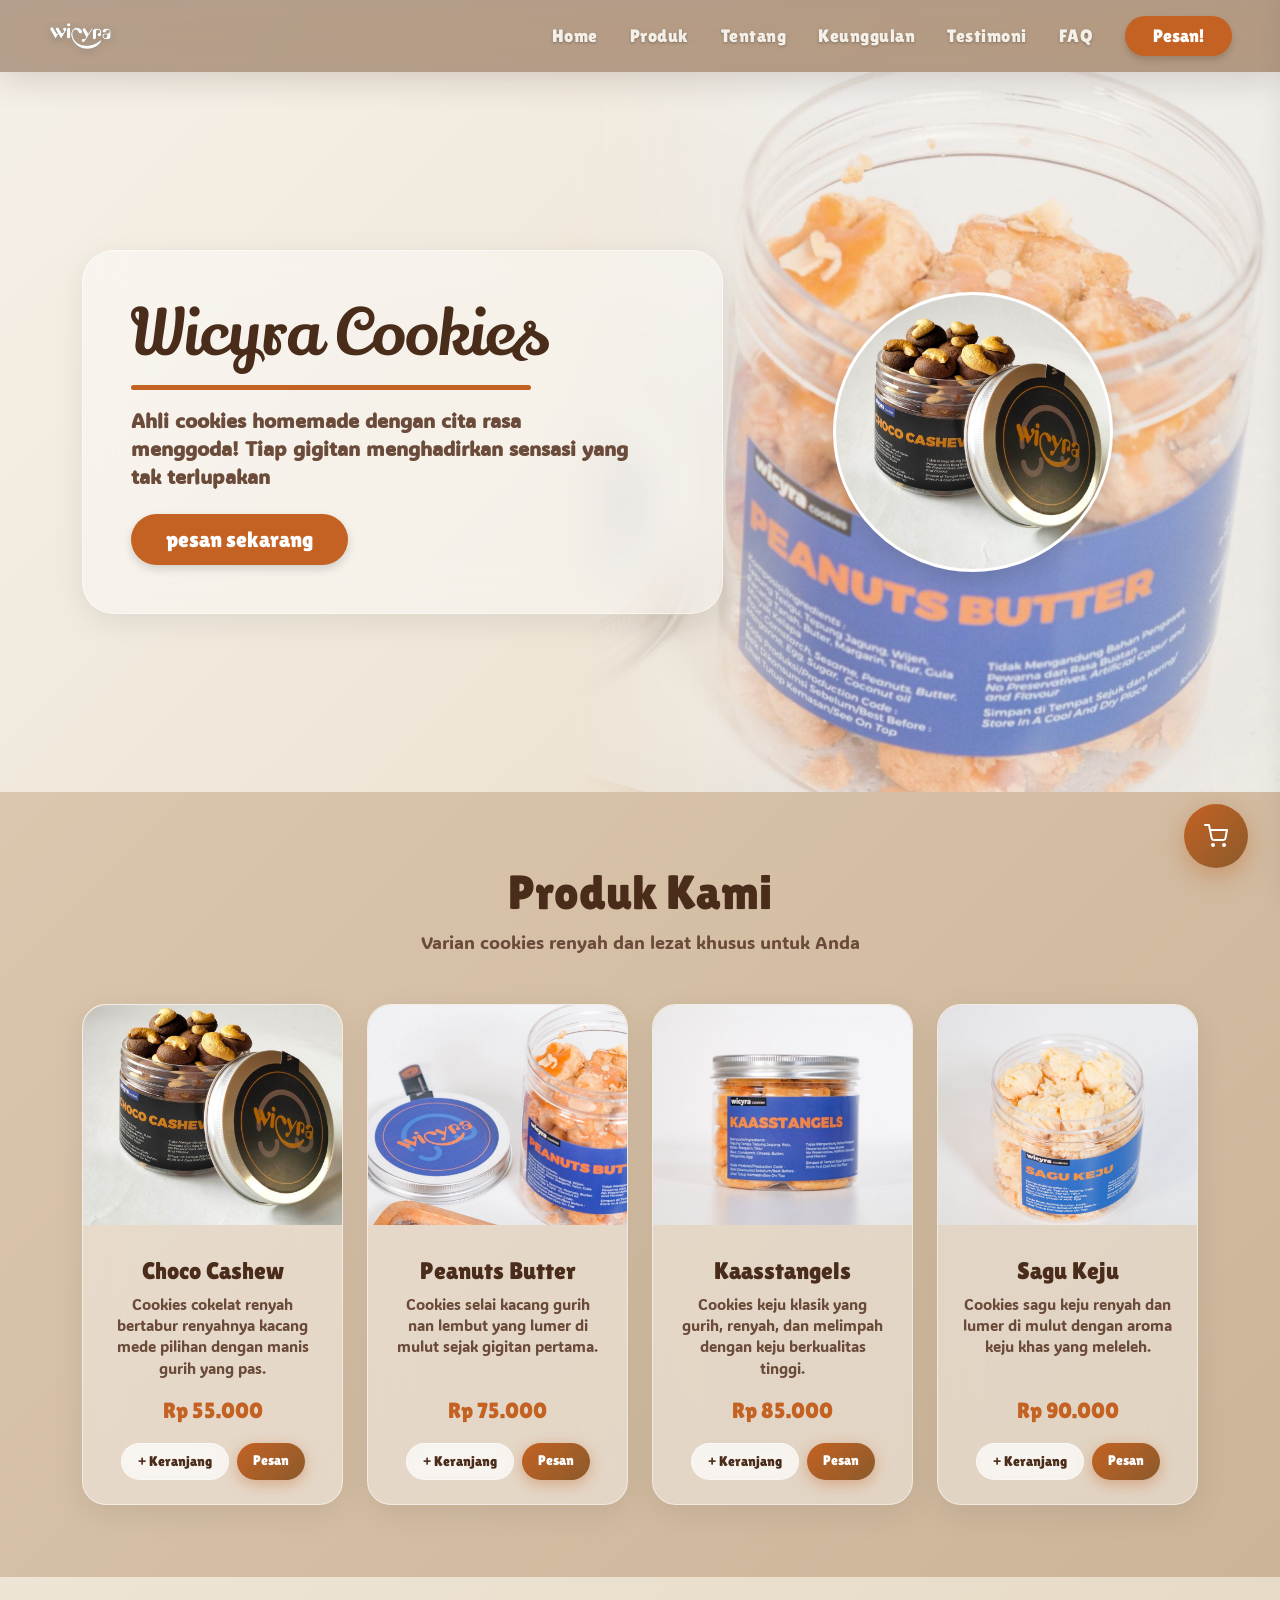
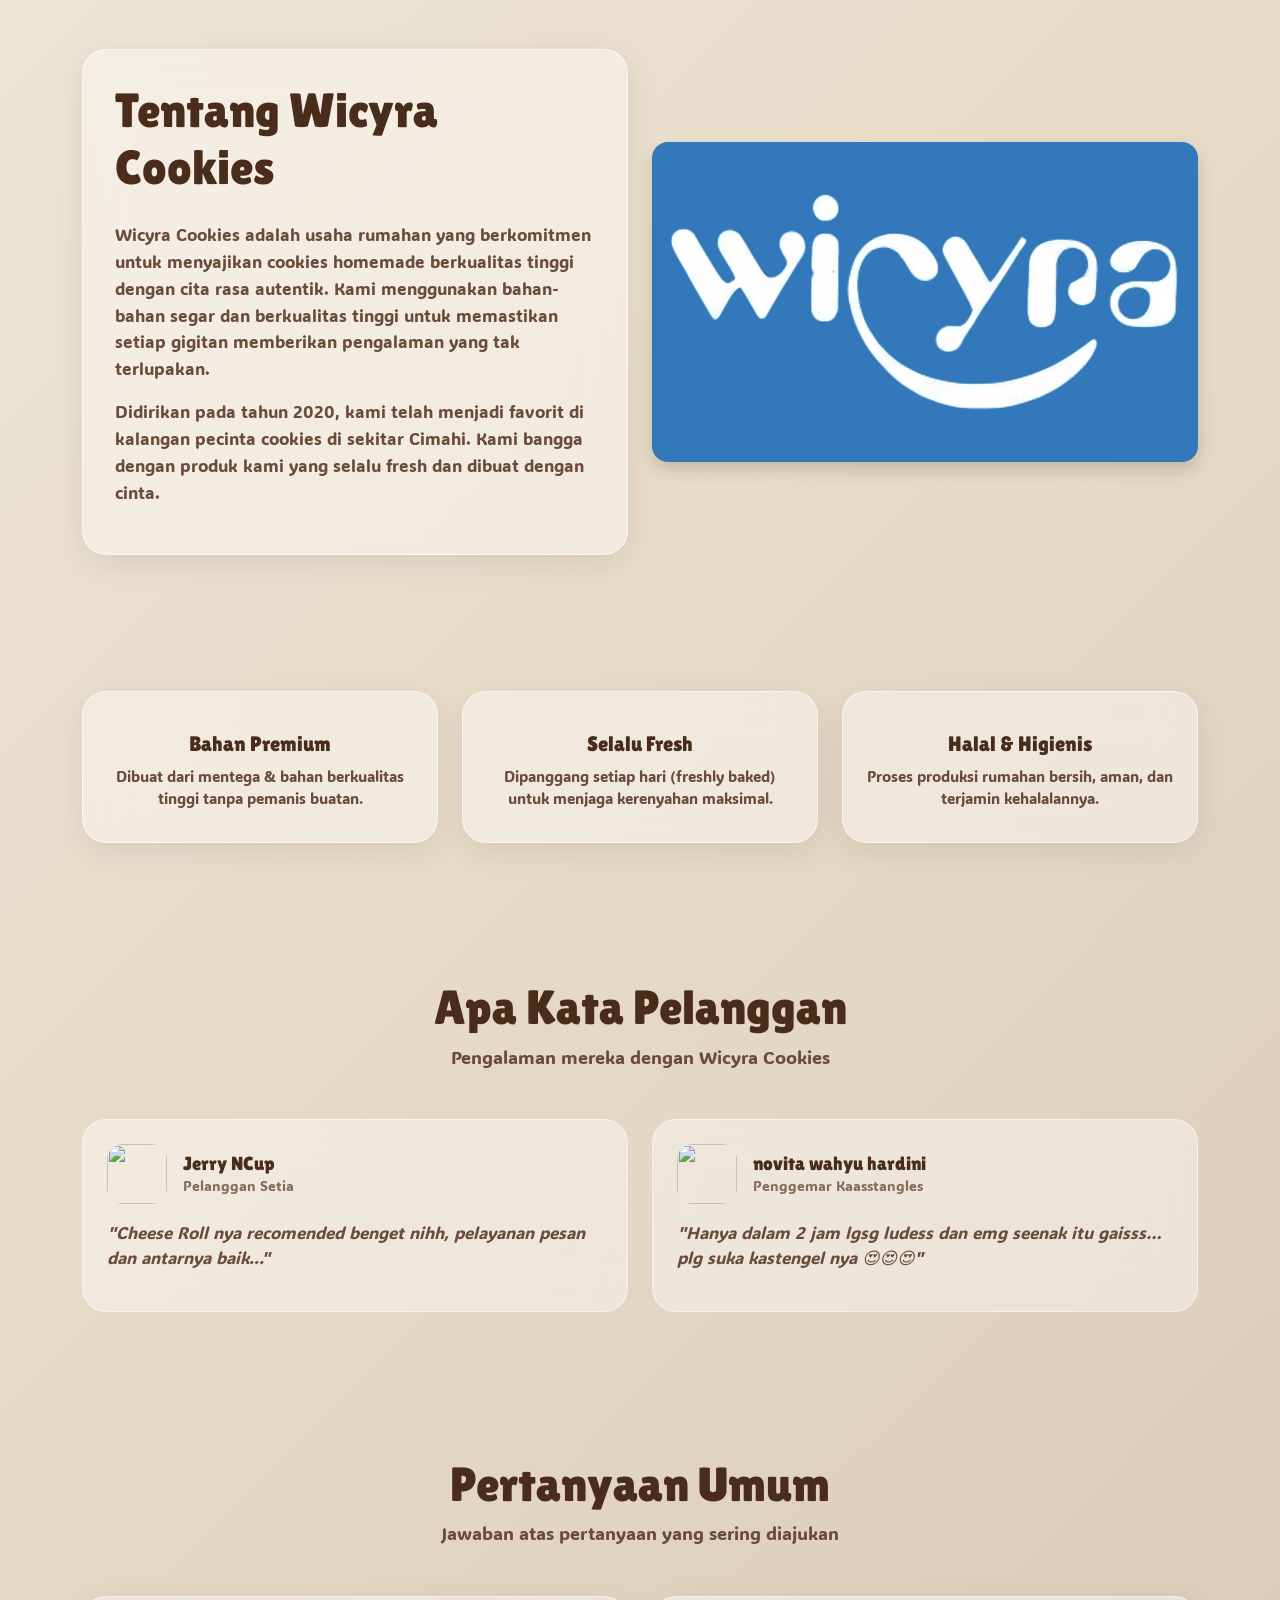
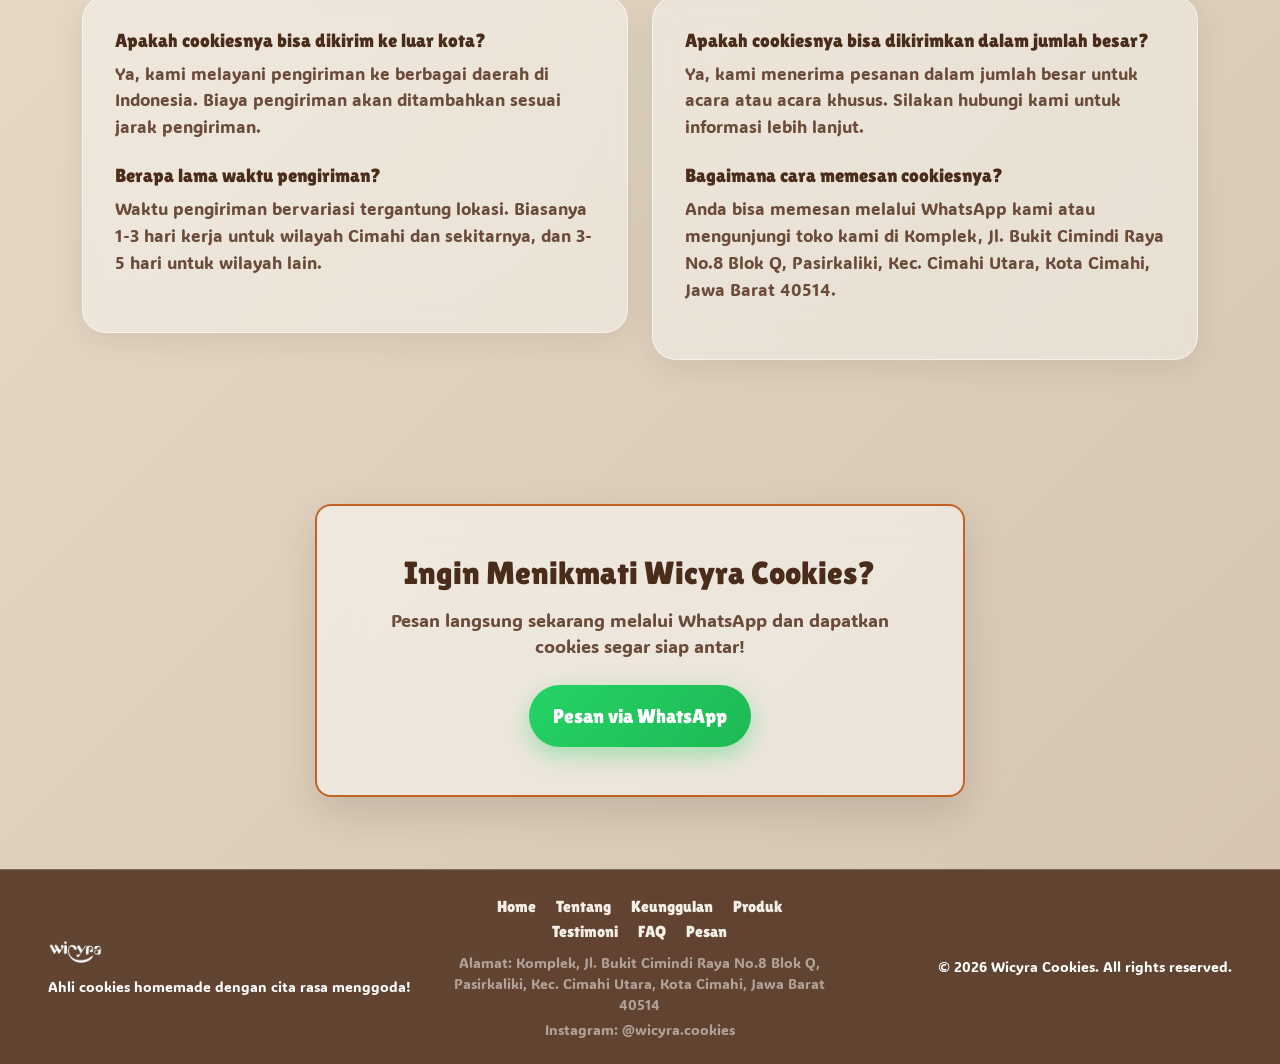
==== index.html @ 082262ad "test" ====
<!DOCTYPE html>
<html lang="id">
<head>
    <meta charset="UTF-8">
    <meta name="viewport" content="width=device-width, initial-scale=1.0">
    <title>Wicyra Cookies</title>
    
    <!-- Google Fonts -->
    <link rel="preconnect" href="https://fonts.googleapis.com">
    <link rel="preconnect" href="https://fonts.gstatic.com" crossorigin>
    <link href="https://fonts.googleapis.com/css2?family=ADLaM+Display&family=Lilita+One&family=Lily+Script+One&display=swap" rel="stylesheet">
    
    <!-- Bootstrap 5 Local CSS -->
    <link rel="stylesheet" href="css/bootstrap.min.css">
    
    <!-- Custom CSS -->
    <link rel="stylesheet" href="vanillacss/style.css">
</head>
<body id="home">

    <!-- Header / Navbar (Sticky) -->
    <header class="sticky-top">
        <nav class="navbar navbar-expand-lg custom-navbar">
            <div class="container-fluid px-3 px-md-5">
                <a class="navbar-brand" href="#home">
                    <img src="assets/Wicyra_nav_icons.png" alt="Logo Wicyra Cookies" class="nav-logo">
                </a>
                <button class="navbar-toggler custom-toggler" type="button" data-bs-toggle="collapse" data-bs-target="#navbarNav" aria-controls="navbarNav" aria-expanded="false" aria-label="Toggle navigation">
                    <span class="navbar-toggler-icon"></span>
                </button>
                <div class="collapse navbar-collapse justify-content-end" id="navbarNav">
                    <ul class="navbar-nav align-items-lg-center ms-auto">
                        <li class="nav-item">
                            <a class="nav-link nav-link-custom" href="#home">Home</a>
                        </li>
                        <li class="nav-item">
                            <a class="nav-link nav-link-custom" href="#products">Produk</a>
                        </li>
                        <li class="nav-item">
                            <a class="nav-link nav-link-custom" href="#tentang">Tentang</a>
                        </li>
                        <li class="nav-item">
                            <a class="nav-link nav-link-custom" href="#keunggulan">Keunggulan</a>
                        </li>
                        <li class="nav-item">
                            <a class="nav-link nav-link-custom" href="#testimonials">Testimoni</a>
                        </li>
                        <li class="nav-item">
                            <a class="nav-link nav-link-custom" href="#faq">FAQ</a>
                        </li>

                        <li class="nav-item ms-lg-3 mt-2 mt-lg-0">
                            <a class="btn btn-pesan-nav" href="#pesan">Pesan!</a>
                        </li>
                    </ul>
                </div>
            </div>
        </nav>
    </header>

    <!-- Cart Sidebar -->
    <div class="cart-overlay" id="cartOverlay"></div>
    <aside class="cart-sidebar" id="cartSidebar" aria-label="Keranjang Belanja">
        <div class="cart-header">
            <h2 class="cart-title">Keranjang</h2>
            <button class="cart-close" id="cartClose" aria-label="Tutup keranjang">&times;</button>
        </div>
        <div class="cart-body" id="cartBody">
            <div class="cart-empty" id="cartEmpty">
                <div class="cart-empty-icon">🍪</div>
                <p>Keranjang kosong</p>
                <p class="small">Tambahkan barang</p>
            </div>
        </div>
        <div class="cart-footer" id="cartFooter" style="display: none;">
            <div class="cart-total">
                <span>Total</span>
                <span class="cart-total-amount" id="cartTotal">Rp 0</span>
            </div>
            <button class="btn-checkout" id="btnCheckout">Pesan via WhatsApp</button>
        </div>
    </aside>

    <!-- Cart Button -->
    <button class="cart-btn" id="cartBtn" aria-label="Buka keranjang">
        <svg width="24" height="24" viewBox="0 0 24 24" fill="none" stroke="currentColor" stroke-width="2" stroke-linecap="round" stroke-linejoin="round">
            <circle cx="9" cy="21" r="1"></circle>
            <circle cx="20" cy="21" r="1"></circle>
            <path d="M1 1h4l2.68 13.39a2 2 0 0 0 2 1.61h9.72a2 2 0 0 0 2-1.61L23 6H6"></path>
        </svg>
        <span class="cart-count" id="cartCount">0</span>
    </button>

    <main>
        <!-- Hero Section (#home) dengan Progressive Blur Effect -->
        <section class="hero-section position-relative overflow-hidden">
            <!-- Background Layer Image -->
            <div class="hero-peanuts-bg-layer"></div>
            
            <!-- Layer Progressive Blur (Efek Blur Bertahap) -->
            <div class="hero-progressive-blur"></div>

            <div class="container position-relative py-5 hero-container">
                <div class="row align-items-center gy-4">
                    <!-- Kiri: Teks & CTA -->
                    <div class="col-lg-7 text-center text-lg-start">
                        <div class="hero-content-glass">
                            <h1 class="hero-title">Wicyra Cookies</h1>
                            <div class="hero-divider my-3 mx-auto mx-lg-0"></div>
                            <p class="hero-tagline fs-5">
                                Ahli cookies homemade dengan cita rasa menggoda! Tiap gigitan menghadirkan sensasi yang tak terlupakan
                            </p>
                            <div class="mt-4">
                                <a href="#pesan" class="btn btn-hero-cta">pesan sekarang</a>
                            </div>
                        </div>
                    </div>
                    <!-- Kanan: Produk Utama dalam Masking Lingkaran -->
                    <div class="col-lg-5 text-center d-flex justify-content-center align-items-center">
                        <div class="hero-circle-mask">
                            <img src="assets/Choco_Casew.png" alt="Choco Cashew Wicyra Cookies" class="hero-circle-img">
                        </div>
                    </div>
                </div>
            </div>
        </section>

        
        <!-- Products Section (#products) -->
        <section id="products" class="products-section py-5">
            <div class="container py-4">
                <div class="text-center mb-5">
                    <h2 class="section-title">Produk Kami</h2>
                    <p class="section-subtitle">Varian cookies renyah dan lezat khusus untuk Anda</p>
                </div>
                <div class="row g-4">
                    <!-- Produk 1: Choco Cashew -->
                    <div class="col-12 col-md-6 col-lg-3">
                        <div class="card product-card h-100">
                            <div class="product-img-wrapper">
                                <img src="assets/Choco_Casew.png" class="card-img-top product-img" alt="Choco Cashew">
                            </div>
                            <div class="card-body d-flex flex-column text-center p-4">
                                <h3 class="card-title product-title">Choco Cashew</h3>
                                <p class="card-text product-desc flex-grow-1">Cookies cokelat renyah bertabur renyahnya kacang mede pilihan dengan manis gurih yang pas.</p>
                                <div class="product-price mb-3">Rp 55.000</div>
                                <div class="d-flex gap-2 justify-content-center flex-wrap">
                                    <button class="btn btn-add-cart btn-sm" data-id="1" data-name="Choco Cashew" data-price="55000" data-img="assets/Choco_Casew.png" aria-label="Tambah Choco Cashew ke keranjang">+ Keranjang</button>
                                    <a href="https://wa.me/62895386859978?text=Halo%20Wicyra%20Cookies,%20saya%20mau%20pesan%20Choco%20Cashew" class="btn btn-product-cta btn-sm" target="_blank" rel="noopener noreferrer">Pesan</a>
                                </div>
                            </div>
                        </div>
                    </div>

                    <!-- Produk 2: Peanuts Butter -->
                    <div class="col-12 col-md-6 col-lg-3">
                        <div class="card product-card h-100">
                            <div class="product-img-wrapper">
                                <img src="assets/Peanuts_Butter.png" class="card-img-top product-img" alt="Peanuts Butter">
                            </div>
                            <div class="card-body d-flex flex-column text-center p-4">
                                <h3 class="card-title product-title">Peanuts Butter</h3>
                                <p class="card-text product-desc flex-grow-1">Cookies selai kacang gurih nan lembut yang lumer di mulut sejak gigitan pertama.</p>
                                <div class="product-price mb-3">Rp 75.000</div>
                                <div class="d-flex gap-2 justify-content-center flex-wrap">
                                    <button class="btn btn-add-cart btn-sm" data-id="2" data-name="Peanuts Butter" data-price="75000" data-img="assets/Peanuts_Butter.png" aria-label="Tambah Peanuts Butter ke keranjang">+ Keranjang</button>
                                    <a href="https://wa.me/62895386859978?text=Halo%20Wicyra%20Cookies,%20saya%20mau%20pesan%20Peanuts%20Butter" class="btn btn-product-cta btn-sm" target="_blank" rel="noopener noreferrer">Pesan</a>
                                </div>
                            </div>
                        </div>
                    </div>

                    <!-- Produk 3: Kaasstangels -->
                    <div class="col-12 col-md-6 col-lg-3">
                        <div class="card product-card h-100">
                            <div class="product-img-wrapper">
                                <img src="assets/Kaasstangels.png" class="card-img-top product-img" alt="Kaasstangels">
                            </div>
                            <div class="card-body d-flex flex-column text-center p-4">
                                <h3 class="card-title product-title">Kaasstangels</h3>
                                <p class="card-text product-desc flex-grow-1">Cookies keju klasik yang gurih, renyah, dan melimpah dengan keju berkualitas tinggi.</p>
                                <div class="product-price mb-3">Rp 85.000</div>
                                <div class="d-flex gap-2 justify-content-center flex-wrap">
                                    <button class="btn btn-add-cart btn-sm" data-id="3" data-name="Kaasstangels" data-price="85000" data-img="assets/Kaasstangels.png" aria-label="Tambah Kaasstangels ke keranjang">+ Keranjang</button>
                                    <a href="https://wa.me/62895386859978?text=Halo%20Wicyra%20Cookies,%20saya%20mau%20pesan%20Kaasstangels" class="btn btn-product-cta btn-sm" target="_blank" rel="noopener noreferrer">Pesan</a>
                                </div>
                            </div>
                        </div>
                    </div>

                    <!-- Produk 4: Sagu Keju -->
                    <div class="col-12 col-md-6 col-lg-3">
                        <div class="card product-card h-100">
                            <div class="product-img-wrapper">
                                <img src="assets/Sagu_Keju.png" class="card-img-top product-img" alt="Sagu Keju">
                            </div>
                            <div class="card-body d-flex flex-column text-center p-4">
                                <h3 class="card-title product-title">Sagu Keju</h3>
                                <p class="card-text product-desc flex-grow-1">Cookies sagu keju renyah dan lumer di mulut dengan aroma keju khas yang meleleh.</p>
                                <div class="product-price mb-3">Rp 90.000</div>
                                <div class="d-flex gap-2 justify-content-center flex-wrap">
                                    <button class="btn btn-add-cart btn-sm" data-id="4" data-name="Sagu Keju" data-price="90000" data-img="assets/Sagu_Keju.png" aria-label="Tambah Sagu Keju ke keranjang">+ Keranjang</button>
                                    <a href="https://wa.me/62895386859978?text=Halo%20Wicyra%20Cookies,%20saya%20mau%20pesan%20Sagu%20Keju" class="btn btn-product-cta btn-sm" target="_blank" rel="noopener noreferrer">Pesan</a>
                                </div>
                            </div>
                        </div>
                    </div>
                </div>
            </div>
        </section>

        <!-- Tentang Kami Section (#tentang) -->
        <section id="tentang" class="about-section py-5">
            <div class="container py-4">
                <div class="row align-items-center gy-4">
                    <div class="col-lg-6">
                        <div class="about-glass">
                            <h2 class="section-title mb-4">Tentang Wicyra Cookies</h2>
                            <p class="about-text">Wicyra Cookies adalah usaha rumahan yang berkomitmen untuk menyajikan cookies homemade berkualitas tinggi dengan cita rasa autentik. Kami menggunakan bahan-bahan segar dan berkualitas tinggi untuk memastikan setiap gigitan memberikan pengalaman yang tak terlupakan.</p>
                            <p class="about-text">Didirikan pada tahun 2020, kami telah menjadi favorit di kalangan pecinta cookies di sekitar Cimahi. Kami bangga dengan produk kami yang selalu fresh dan dibuat dengan cinta.</p>
                        </div>
                    </div>
                    <div class="col-lg-6">
                        <img src="assets/Wicyra_nav_icons.png" alt="Wicyra Cookies" class="img-fluid rounded-4 shadow" style="background-color:#3378bb;">
                    </div>
                </div>
            </div>
        </section>

        <!-- Keunggulan Section (#keunggulan) -->
        <section id="keunggulan" class="features-section py-5">
            <div class="container py-3">
                <div class="row g-4 text-center">
                    <div class="col-md-4">
                        <div class="feature-card h-100">
                            <h3 class="feature-title">Bahan Premium</h3>
                            <p class="feature-desc">Dibuat dari mentega & bahan berkualitas tinggi tanpa pemanis buatan.</p>
                        </div>
                    </div>
                    <div class="col-md-4">
                        <div class="feature-card h-100">
                            <h3 class="feature-title">Selalu Fresh</h3>
                            <p class="feature-desc">Dipanggang setiap hari (freshly baked) untuk menjaga kerenyahan maksimal.</p>
                        </div>
                    </div>
                    <div class="col-md-4">
                        <div class="feature-card h-100">
                            <h3 class="feature-title">Halal & Higienis</h3>
                            <p class="feature-desc">Proses produksi rumahan bersih, aman, dan terjamin kehalalannya.</p>
                        </div>
                    </div>
                </div>
            </div>
        </section>

        <!-- Testimonials Section (#testimonials) -->
        <section id="testimonials" class="testimonials-section py-5">
            <div class="container py-4">
                <div class="text-center mb-5">
                    <h2 class="section-title">Apa Kata Pelanggan</h2>
                    <p class="section-subtitle">Pengalaman mereka dengan Wicyra Cookies</p>
                </div>
                <div class="row g-4">
                    <div class="col-md-6">
                        <div class="testimonial-card">
                            <div class="d-flex align-items-center mb-3">
                                <div class="testimonial-avatar me-3">
                                    <img class="rounded-4" alt="" src="https://lh3.googleusercontent.com/a/ACg8ocLBAUKVhQQZRn33gKslx79zmvDFcNM1JklZgrvTQ6l0ytauyTc=w72-h72-p-rp-mo-ba12-br100">
                                </div>
                                <div>
                                    <h4 class="testimonial-name mb-0">Jerry NCup</h4>
                                    <p class="testimonial-role mb-0">Pelanggan Setia</p>
                                </div>
                            </div>
                            <p class="testimonial-text">"Cheese Roll nya recomended benget nihh, pelayanan pesan dan antarnya baik..."</p>
                        </div>
                    </div>
                    <div class="col-md-6">
                        <div class="testimonial-card">
                            <div class="d-flex align-items-center mb-3">
                                <div class="testimonial-avatar me-3">
                                    <img class="rounded-4" alt="" src="https://lh3.googleusercontent.com/a-/ALV-UjU4ghdWcx94Mkt97-mwOuh4mbubB-nUSb3dl3SQ2VmenyRQoWE=w72-h72-p-rp-mo-br100">
                                </div>
                                <div>
                                    <h4 class="testimonial-name mb-0">novita wahyu hardini</h4>
                                    <p class="testimonial-role mb-0">Penggemar Kaasstangles</p>
                                </div>
                            </div>
                            <p class="testimonial-text">"Hanya dalam 2 jam lgsg ludess dan emg seenak itu gaisss… plg suka kastengel nya 😍😍😍"</p>
                        </div>
                    </div>
                </div>
            </div>
        </section>

        <!-- FAQ Section (#faq) -->
        <section id="faq" class="faq-section py-5">
            <div class="container py-4">
                <div class="text-center mb-5">
                    <h2 class="section-title">Pertanyaan Umum</h2>
                    <p class="section-subtitle">Jawaban atas pertanyaan yang sering diajukan</p>
                </div>
                <div class="row g-4">
                    <div class="col-md-6">
                        <div class="faq-glass">
                            <div class="faq-item mb-4">
                                <h3 class="faq-question">Apakah cookiesnya bisa dikirim ke luar kota?</h3>
                                <p class="faq-answer">Ya, kami melayani pengiriman ke berbagai daerah di Indonesia. Biaya pengiriman akan ditambahkan sesuai jarak pengiriman.</p>
                            </div>
                            <div class="faq-item mb-4">
                                <h3 class="faq-question">Berapa lama waktu pengiriman?</h3>
                                <p class="faq-answer">Waktu pengiriman bervariasi tergantung lokasi. Biasanya 1-3 hari kerja untuk wilayah Cimahi dan sekitarnya, dan 3-5 hari untuk wilayah lain.</p>
                            </div>
                        </div>
                    </div>
                    <div class="col-md-6">
                        <div class="faq-glass">
                            <div class="faq-item mb-4">
                                <h3 class="faq-question">Apakah cookiesnya bisa dikirimkan dalam jumlah besar?</h3>
                                <p class="faq-answer">Ya, kami menerima pesanan dalam jumlah besar untuk acara atau acara khusus. Silakan hubungi kami untuk informasi lebih lanjut.</p>
                            </div>
                            <div class="faq-item mb-4">
                                <h3 class="faq-question">Bagaimana cara memesan cookiesnya?</h3>
                                <p class="faq-answer">Anda bisa memesan melalui WhatsApp kami atau mengunjungi toko kami di Komplek, Jl. Bukit Cimindi Raya No.8 Blok Q, Pasirkaliki, Kec. Cimahi Utara, Kota Cimahi, Jawa Barat 40514.</p>
                            </div>
                        </div>
                    </div>
                </div>
            </div>
        </section>

        <!-- Pesan Section (#pesan) -->
        <section id="pesan" class="pesan-section py-5 text-center">
            <div class="container py-4">
                <div class="pesan-box p-4 p-md-5 rounded-4 mx-auto">
                    <h2 class="pesan-title mb-3">Ingin Menikmati Wicyra Cookies?</h2>
                    <p class="pesan-subtitle mb-4">Pesan langsung sekarang melalui WhatsApp dan dapatkan cookies segar siap antar!</p>
                    <a href="https://wa.me/62895386859978?text=Halo%20Wicyra%20Cookies,%20saya%20ingin%20memesan%20cookies!" class="btn btn-wa btn-lg rounded-pill px-4 py-3" target="_blank" rel="noopener noreferrer">
                        Pesan via WhatsApp
                    </a>
                </div>
            </div>
        </section>
    </main>

    <!-- Footer -->
    <footer class="footer-section text-white py-4">
    <div class="container-fluid px-3 px-md-5">
        <div class="row gy-4 align-items-center">
        <div class="col-md-4 text-center text-md-start">
            <img src="assets/Wicyra_nav_icons.png" alt="Logo Wicyra Cookies" class="footer-logo mb-2">
            <p class="small mb-0">Ahli cookies homemade dengan cita rasa menggoda!</p>
        </div>
        <div class="col-md-4 text-center">
            <ul class="list-inline mb-2">
            <li class="list-inline-item mx-2"><a href="#home" class="footer-link">Home</a></li>
            <li class="list-inline-item mx-2"><a href="#tentang" class="footer-link">Tentang</a></li>
            <li class="list-inline-item mx-2"><a href="#keunggulan" class="footer-link">Keunggulan</a></li>
            <li class="list-inline-item mx-2"><a href="#products" class="footer-link">Produk</a></li>
            <li class="list-inline-item mx-2"><a href="#testimonials" class="footer-link">Testimoni</a></li>
            <li class="list-inline-item mx-2"><a href="#faq" class="footer-link">FAQ</a></li>
            <li class="list-inline-item mx-2"><a href="#pesan" class="footer-link">Pesan</a></li>
        </ul>
        <p class="small text-white-50 mb-1">Alamat: Komplek, Jl. Bukit Cimindi Raya No.8 Blok Q, Pasirkaliki, Kec. Cimahi Utara, Kota Cimahi, Jawa Barat 40514</p>
        <p class="small text-white-50 mb-0">Instagram: @wicyra.cookies</p>
        </div>
        <div class="col-md-4 text-center text-md-end">
            <p class="small mb-0">&copy; 2026 Wicyra Cookies. All rights reserved.</p>
        </div>
        </div>
    </div>
    </footer>

    <!-- Bootstrap 5 Local JS -->
    <script src="js/bootstrap.bundle.min.js" defer></script>
    <!-- Cart JS -->
    <script src="vanillajs/script.js" defer></script>
</body>
</html>
---- vanillacss/style.css ----
/* ==========================================================================
   Wicyra Cookies - Custom Stylesheet (Brown Glassmorphism Theme)
   ========================================================================== */

/* 1. CSS Variables (:root) */
:root {
  --bg-warm: #8b5a2b;
  --bg-warm-light: #a7713e;
  --text-cream: #f5f0e7;
  --text-dark: #4a2c1a;
  --accent-cinnamon: #c46223;
  --accent-cinnamon-hover: #a54f1a;
  --bg-hero: #f5f0e7;
  --bg-card: rgba(255, 255, 255, 0.7);
  --glass-bg: rgba(255, 255, 255, 0.25);
  --glass-border: rgba(255, 255, 255, 0.4);
  --glass-shadow: 0 8px 32px rgba(0, 0, 0, 0.1);
  --text-primary: #3d2613;
  --text-secondary: #6b4b3a;
  
  /* Fonts */
  --font-lilita: 'Lilita One', cursive, sans-serif;
  --font-lily: 'Lily Script One', cursive, sans-serif;
  --font-adlam: 'ADLaM Display', cursive, sans-serif;
}

/* Base Styles */
body {
  font-family: var(--font-adlam), system-ui, -apple-system, sans-serif;
  color: var(--text-primary);
  background: linear-gradient(135deg, #f5f0e7 0%, #e8dcc8 50%, #d4c4b0 100%);
  overflow-x: hidden;
  min-height: 100vh;
}

.glass-bg {
  background: var(--glass-bg);
  backdrop-filter: blur(20px);
  -webkit-backdrop-filter: blur(20px);
  border: 1px solid var(--glass-border);
  box-shadow: var(--glass-shadow);
}

.glass-card {
  background: rgba(255, 255, 255, 0.3);
  backdrop-filter: blur(20px);
  -webkit-backdrop-filter: blur(20px);
  border: 1px solid rgba(255, 255, 255, 0.5);
  box-shadow: 0 8px 32px rgba(0, 0, 0, 0.08);
  border-radius: 1.5rem;
}

a {
  text-decoration: none;
}

/* ==========================================================================
   2. Header & Navbar Section (Cokelat Glassmorphism)
   ========================================================================== */
header {
  position: sticky;
  top: 0;
  z-index: 1030;
  width: 100%;
  background: transparent;
  box-shadow: none;
}

/* Navbar Container Glassmorphism Soft Brown */
.glass-nav {
  background: rgba(101, 60, 36, 0.45) !important;
  backdrop-filter: blur(16px) saturate(180%);
  -webkit-backdrop-filter: blur(16px) saturate(180%);
  border-bottom: 1px solid rgba(255, 255, 255, 0.25);
  box-shadow: 0 8px 32px 0 rgba(40, 20, 10, 0.15);
  transition: all 0.3s ease;
}

.custom-navbar {
  background: rgba(101, 60, 36, 0.45);
  backdrop-filter: blur(16px) saturate(180%);
  -webkit-backdrop-filter: blur(16px) saturate(180%);
  box-shadow: 0 8px 32px 0 rgba(40, 20, 10, 0.15);
  padding: 0.75rem 0;
}

.nav-logo {
  height: 38px;
  width: auto;
  filter: drop-shadow(0 2px 4px rgba(0, 0, 0, 0.2));
}

.nav-link-custom {
  color: var(--text-cream) !important;
  font-family: var(--font-lilita);
  font-size: 1.15rem;
  letter-spacing: 0.5px;
  text-decoration: none !important;
  padding: 0.5rem 1rem !important;
  transition: all 0.2s ease;
  position: relative;
  text-shadow: 0 1px 3px rgba(0, 0, 0, 0.3);
}

.nav-link-custom:hover {
  color: #ffffff !important;
  transform: translateY(-1px);
}

.nav-link-custom::after {
  content: '';
  position: absolute;
  bottom: 0;
  left: 1rem;
  right: 1rem;
  height: 2px;
  background-color: var(--accent-cinnamon);
  transform: scaleX(0);
  transition: transform 0.3s ease;
}

.nav-link-custom:hover::after {
  transform: scaleX(1);
}

.btn-pesan-nav {
  background-color: var(--accent-cinnamon);
  color: #ffffff !important;
  font-family: var(--font-lilita);
  font-size: 1.15rem;
  padding: 0.4rem 1.75rem;
  border-radius: 50rem;
  box-shadow: 0 4px 6px rgba(0, 0, 0, 0.15);
  transition: transform 0.2s ease, background-color 0.2s ease;
  border: none;
}

.btn-pesan-nav:hover {
  background-color: var(--accent-cinnamon-hover);
  color: #ffffff !important;
  transform: translateY(-2px);
}

/* Tombol Toggler Mobile (Hamburger Glassmorphism) */
.custom-toggler {
  background: rgba(255, 255, 255, 0.15);
  backdrop-filter: blur(10px);
  -webkit-backdrop-filter: blur(10px);
  border: 1.5px solid rgba(255, 255, 255, 0.4);
  border-radius: 12px;
  padding: 0.5rem 0.75rem;
  box-shadow: 0 4px 15px rgba(0, 0, 0, 0.1);
  transition: all 0.2s ease;
}

.custom-toggler:hover,
.custom-toggler:focus {
  background: rgba(255, 255, 255, 0.25);
  border-color: rgba(255, 255, 255, 0.6);
  outline: none;
  box-shadow: 0 0 0 0.2rem rgba(255, 255, 255, 0.2);
}

.custom-toggler .navbar-toggler-icon {
  background-image: url("data:image/svg+xml,%3csvg xmlns='http://www.w3.org/2000/svg' viewBox='0 0 30 30'%3e%3cpath stroke='rgba%28255, 255, 255, 0.95%29' stroke-linecap='round' stroke-miterlimit='10' stroke-width='2.5' d='M4 7h22M4 15h22M4 23h22'/%3e%3c/svg%3e");
}

/* ==========================================================================
   3. Hero Section (#home)
   ========================================================================== */
.hero-section {
  position: relative;
  background: linear-gradient(135deg, rgba(245, 240, 231, 0.9) 0%, rgba(232, 220, 200, 0.8) 100%);
  min-height: 80vh;
  display: flex;
  align-items: center;
}

.hero-peanuts-bg-layer {
  position: absolute;
  top: 0;
  right: 0;
  width: 55%;
  height: 100%;
  background-image: url('../assets/Peanuts_Butter.png');
  background-size: cover;
  background-position: center right;
  opacity: 0.65;
  z-index: 1;
  pointer-events: none;
  mask-image: linear-gradient(to right, transparent 0%, black 35%);
  -webkit-mask-image: linear-gradient(to right, transparent 0%, black 35%);
}

.hero-container {
  z-index: 2;
}

.hero-content-glass {
  background: rgba(255, 255, 255, 0.4);
  backdrop-filter: blur(20px);
  -webkit-backdrop-filter: blur(20px);
  border: 1px solid rgba(255, 255, 255, 0.5);
  box-shadow: 0 8px 32px rgba(0, 0, 0, 0.08);
  border-radius: 2rem;
  padding: 3rem;
}

.hero-title {
  font-family: var(--font-lily);
  color: var(--text-dark);
  font-size: clamp(2.5rem, 5.5vw, 4rem);
  margin-bottom: 0;
  line-height: 1.1;
}

.hero-divider {
  height: 5px;
  width: 100%;
  max-width: 400px;
  background-color: var(--accent-cinnamon);
  border: none;
  border-radius: 3px;
  opacity: 1;
}

.hero-tagline {
  color: var(--text-secondary);
  font-family: var(--font-adlam);
  font-weight: 700;
  line-height: 1.4;
  max-width: 500px;
}

.btn-hero-cta {
  background-color: var(--accent-cinnamon);
  color: #ffffff !important;
  font-family: var(--font-lilita);
  font-size: 1.35rem;
  padding: 0.6rem 2.2rem;
  border-radius: 50rem;
  box-shadow: 0 4px 10px rgba(0, 0, 0, 0.15);
  border: none;
  transition: all 0.2s ease;
}

.btn-hero-cta:hover {
  background-color: var(--accent-cinnamon-hover);
  color: #ffffff !important;
  transform: translateY(-2px);
  box-shadow: 0 6px 14px rgba(0, 0, 0, 0.2);
}

.hero-circle-mask {
  width: 280px;
  height: 280px;
  max-width: 100%;
  border-radius: 50%;
  background-color: #ffffff;
  box-shadow: 0 10px 25px rgba(0, 0, 0, 0.15);
  overflow: hidden;
  border: 3px solid #ffffff;
  flex-shrink: 0;
}

.hero-circle-img {
  width: 100%;
  height: 100%;
  object-fit: cover;
  object-position: center;
}

/* ==========================================================================
   4. Products Section (#products)
   ========================================================================== */
.products-section {
  background: linear-gradient(135deg, rgba(167, 113, 62, 0.3) 0%, rgba(139, 90, 43, 0.3) 100%);
  color: var(--text-dark);
}

.section-title {
  font-family: var(--font-lilita);
  font-size: clamp(2rem, 4vw, 3rem);
  color: var(--text-dark);
  margin-bottom: 0.5rem;
}

.section-subtitle {
  color: var(--text-secondary);
  font-size: 1.1rem;
}

.product-card {
  border: none;
  border-radius: 1.5rem;
  background: rgba(255, 255, 255, 0.4);
  backdrop-filter: blur(20px);
  -webkit-backdrop-filter: blur(20px);
  border: 1px solid rgba(255, 255, 255, 0.5);
  box-shadow: 0 8px 32px rgba(0, 0, 0, 0.08);
  transition: transform 0.3s ease, box-shadow 0.3s ease;
  overflow: hidden;
}

.product-card:hover {
  transform: translateY(-8px);
  box-shadow: 0 16px 40px rgba(0, 0, 0, 0.12);
}

.product-img-wrapper {
  width: 100%;
  height: 220px;
  overflow: hidden;
  background: rgba(255, 255, 255, 0.3);
  border-radius: 1.5rem 1.5rem 0 0;
}

.product-img {
  width: 100%;
  height: 100%;
  object-fit: cover;
  transition: transform 0.5s ease;
}

.product-card:hover .product-img {
  transform: scale(1.05);
}

.product-title {
  font-family: var(--font-lilita);
  color: var(--text-dark);
  font-size: 1.5rem;
  margin-top: 0.5rem;
}

.product-desc {
  color: var(--text-secondary);
  font-size: 0.95rem;
  line-height: 1.4;
}

.product-price {
  font-family: var(--font-lilita);
  color: var(--accent-cinnamon);
  font-size: 1.35rem;
}

.btn-product-cta {
  background: linear-gradient(135deg, var(--accent-cinnamon) 0%, var(--bg-warm) 100%);
  color: #ffffff !important;
  font-family: var(--font-lilita);
  font-size: 1.1rem;
  padding: 0.6rem 1.5rem;
  border-radius: 50rem;
  border: none;
  transition: transform 0.2s ease, box-shadow 0.2s ease;
  box-shadow: 0 4px 15px rgba(196, 98, 35, 0.4);
}

.btn-product-cta:hover {
  color: #ffffff !important;
  transform: translateY(-3px);
  box-shadow: 0 6px 20px rgba(196, 98, 35, 0.5);
}

.btn-add-cart {
  background: rgba(255, 255, 255, 0.6);
  backdrop-filter: blur(10px);
  color: var(--text-dark) !important;
  font-family: var(--font-lilita);
  font-size: 1rem;
  padding: 0.5rem 1.2rem;
  border-radius: 50rem;
  border: 1px solid rgba(255, 255, 255, 0.5);
  transition: all 0.2s ease;
}

.btn-add-cart:hover {
  background: rgba(255, 255, 255, 0.9);
  color: var(--accent-cinnamon) !important;
  transform: translateY(-2px);
  box-shadow: 0 4px 15px rgba(0, 0, 0, 0.1);
}

/* ==========================================================================
   5. Sections - Glassmorphism
   ========================================================================== */
.features-section {
  background: transparent;
}

.feature-card {
  background: rgba(255, 255, 255, 0.4);
  backdrop-filter: blur(20px);
  -webkit-backdrop-filter: blur(20px);
  border: 1px solid rgba(255, 255, 255, 0.5);
  border-radius: 1.5rem;
  padding: 2rem 1.5rem;
  box-shadow: 0 8px 32px rgba(0, 0, 0, 0.08);
  transition: transform 0.3s ease, box-shadow 0.3s ease;
}

.feature-card:hover {
  transform: translateY(-6px);
  box-shadow: 0 16px 40px rgba(0, 0, 0, 0.12);
}

.feature-title {
  font-family: var(--font-lilita);
  color: var(--text-dark);
  font-size: 1.3rem;
  margin-top: 0.5rem;
}

.feature-desc {
  color: var(--text-secondary);
  font-size: 0.95rem;
  margin-bottom: 0;
}

/* About Section */
.about-section {
  background: transparent;
}

.about-glass {
  background: rgba(255, 255, 255, 0.4);
  backdrop-filter: blur(20px);
  -webkit-backdrop-filter: blur(20px);
  border: 1px solid rgba(255, 255, 255, 0.5);
  border-radius: 1.5rem;
  padding: 2rem;
  box-shadow: 0 8px 32px rgba(0, 0, 0, 0.08);
}

.about-text {
  color: var(--text-secondary);
  font-size: 1.05rem;
  line-height: 1.6;
}

/* Testimonials Section */
.testimonials-section {
  background: transparent;
  color: var(--text-dark);
}

.testimonial-card {
  background: rgba(255, 255, 255, 0.4);
  backdrop-filter: blur(20px);
  -webkit-backdrop-filter: blur(20px);
  border: 1px solid rgba(255, 255, 255, 0.5);
  border-radius: 1.5rem;
  padding: 1.5rem;
  transition: transform 0.3s ease, box-shadow 0.3s ease;
}

.testimonial-card:hover {
  transform: translateY(-6px);
  box-shadow: 0 16px 40px rgba(0, 0, 0, 0.12);
}

.testimonial-avatar img {
  width: 60px;
  height: 60px;
  object-fit: cover;
}

.testimonial-name {
  font-family: var(--font-lilita);
  color: var(--text-dark);
  font-size: 1.2rem;
}

.testimonial-role {
  color: var(--text-secondary);
  font-size: 0.9rem;
  opacity: 0.8;
}

.testimonial-text {
  color: var(--text-secondary);
  font-size: 1.05rem;
  font-style: italic;
}

/* FAQ Section */
.faq-section {
  background: transparent;
}

.faq-glass {
  background: rgba(255, 255, 255, 0.4);
  backdrop-filter: blur(20px);
  -webkit-backdrop-filter: blur(20px);
  border: 1px solid rgba(255, 255, 255, 0.5);
  border-radius: 1.5rem;
  padding: 2rem;
  box-shadow: 0 8px 32px rgba(0, 0, 0, 0.08);
}

.faq-question {
  font-family: var(--font-lilita);
  color: var(--text-dark);
  font-size: 1.2rem;
  margin-bottom: 0.5rem;
}

.faq-answer {
  color: var(--text-secondary);
  font-size: 1.05rem;
  line-height: 1.6;
}

.pesan-section {
  background: transparent;
}

.pesan-box {
  max-width: 650px;
  background: rgba(255, 255, 255, 0.5);
  backdrop-filter: blur(20px);
  -webkit-backdrop-filter: blur(20px);
  border: 2px solid var(--accent-cinnamon);
  border-radius: 2rem;
  padding: 3rem;
  box-shadow: 0 16px 40px rgba(0, 0, 0, 0.12);
}

.pesan-title {
  font-family: var(--font-lilita);
  color: var(--text-dark);
  font-size: 2rem;
}

.pesan-subtitle {
  color: var(--text-secondary);
  font-size: 1.1rem;
}

.btn-wa {
  background: linear-gradient(135deg, #25d366 0%, #1db954 100%);
  color: #ffffff !important;
  font-family: var(--font-lilita);
  font-size: 1.25rem;
  padding: 1rem 2.5rem;
  border-radius: 50rem;
  border: none;
  box-shadow: 0 8px 25px rgba(37, 211, 102, 0.4);
  transition: all 0.2s ease;
}

.btn-wa:hover {
  color: #ffffff !important;
  transform: translateY(-3px);
  box-shadow: 0 12px 30px rgba(37, 211, 102, 0.5);
}

.btn-sm {
  padding: 0.4rem 1rem;
  font-size: 0.9rem;
}

/* ==========================================================================
   6. Footer Section
   ========================================================================== */
.footer-section {
  background: rgba(77, 44, 26, 0.85);
  backdrop-filter: blur(20px);
  -webkit-backdrop-filter: blur(20px);
  border-top: 1px solid rgba(255, 255, 255, 0.2);
}

.footer-logo {
  height: 32px;
  width: auto;
}

.footer-link {
  color: var(--text-cream);
  font-family: var(--font-lilita);
  font-size: 1rem;
  transition: opacity 0.2s ease;
}

.footer-link:hover {
  opacity: 0.8;
  color: var(--text-cream);
}

/* ==========================================================================
   7. Cart Styles
   ========================================================================== */
.cart-btn {
  position: fixed;
  bottom: 2rem;
  right: 2rem;
  z-index: 1050;
  background: linear-gradient(135deg, var(--accent-cinnamon) 0%, var(--bg-warm) 100%);
  color: #fff !important;
  border: none;
  border-radius: 50%;
  width: 64px;
  height: 64px;
  box-shadow: 0 8px 25px rgba(196, 98, 35, 0.4);
  display: flex;
  align-items: center;
  justify-content: center;
  cursor: pointer;
  transition: transform 0.2s ease, box-shadow 0.2s ease;
}

.cart-btn:hover {
  transform: scale(1.05);
  box-shadow: 0 12px 30px rgba(196, 98, 35, 0.5);
}

.cart-count {
  position: absolute;
  top: -4px;
  right: -4px;
  background: #fff;
  color: var(--accent-cinnamon);
  font-family: var(--font-lilita);
  font-size: 0.75rem;
  font-weight: bold;
  min-width: 20px;
  height: 20px;
  border-radius: 10px;
  display: flex;
  align-items: center;
  justify-content: center;
  padding: 0 6px;
}

.cart-sidebar {
  position: fixed;
  top: 0;
  right: -420px;
  width: 400px;
  max-width: 100%;
  height: 100vh;
  background: rgba(255, 255, 255, 0.95);
  backdrop-filter: blur(20px);
  -webkit-backdrop-filter: blur(20px);
  box-shadow: -8px 0 32px rgba(0, 0, 0, 0.15);
  z-index: 1060;
  transition: right 0.3s ease;
  display: flex;
  flex-direction: column;
}

.cart-sidebar.open {
  right: 0;
}

.cart-overlay {
  position: fixed;
  top: 0;
  left: 0;
  width: 100%;
  height: 100%;
  background: rgba(0, 0, 0, 0.4);
  backdrop-filter: blur(4px);
  z-index: 1055;
  opacity: 0;
  visibility: hidden;
  transition: opacity 0.3s ease, visibility 0.3s ease;
}

.cart-overlay.open {
  opacity: 1;
  visibility: visible;
}

.cart-header {
  padding: 1.5rem;
  border-bottom: 1px solid rgba(0, 0, 0, 0.1);
  display: flex;
  justify-content: space-between;
  align-items: center;
  background: rgba(255, 255, 255, 0.8);
  backdrop-filter: blur(10px);
}

.cart-title {
  font-family: var(--font-lilita);
  color: var(--text-dark);
  font-size: 1.5rem;
  margin: 0;
}

.cart-close {
  background: none;
  border: none;
  font-size: 1.5rem;
  color: var(--text-secondary);
  cursor: pointer;
  padding: 0.5rem;
  border-radius: 50%;
  transition: background 0.2s ease;
}

.cart-close:hover {
  background: rgba(0, 0, 0, 0.05);
}

.cart-body {
  flex: 1;
  overflow-y: auto;
  padding: 1rem;
}

.cart-item {
  display: flex;
  gap: 1rem;
  padding: 1rem;
  background: rgba(255, 255, 255, 0.6);
  backdrop-filter: blur(10px);
  border: 1px solid rgba(255, 255, 255, 0.5);
  border-radius: 1rem;
  margin-bottom: 0.75rem;
  position: relative;
}

.cart-item-img {
  width: 60px;
  height: 60px;
  border-radius: 0.75rem;
  object-fit: cover;
  flex-shrink: 0;
}

.cart-item-info {
  flex: 1;
  min-width: 0;
}

.cart-item-name {
  font-family: var(--font-lilita);
  color: var(--text-dark);
  font-size: 1rem;
  margin: 0 0 0.25rem 0;
}

.cart-item-price {
  color: var(--accent-cinnamon);
  font-family: var(--font-lilita);
  font-size: 0.9rem;
  margin: 0;
}

.cart-item-qty {
  display: flex;
  align-items: center;
  gap: 0.5rem;
  margin-top: 0.5rem;
}

.qty-btn {
  width: 28px;
  height: 28px;
  border: 1px solid rgba(255, 255, 255, 0.5);
  background: rgba(255, 255, 255, 0.6);
  backdrop-filter: blur(10px);
  border-radius: 50%;
  color: var(--text-dark);
  font-family: var(--font-lilita);
  cursor: pointer;
  display: flex;
  align-items: center;
  justify-content: center;
  transition: all 0.2s ease;
}

.qty-btn:hover {
  background: rgba(255, 255, 255, 0.9);
}

.qty-value {
  font-family: var(--font-lilita);
  color: var(--text-dark);
  min-width: 24px;
  text-align: center;
}

.cart-item-remove {
  background: none;
  border: none;
  color: var(--text-secondary);
  cursor: pointer;
  padding: 0.25rem;
  font-size: 1rem;
  transition: color 0.2s ease;
}

.cart-item-remove:hover {
  color: #dc3545;
}

.cart-footer {
  padding: 1.5rem;
  border-top: 1px solid rgba(0, 0, 0, 0.1);
  background: rgba(255, 255, 255, 0.8);
  backdrop-filter: blur(10px);
}

.cart-total {
  display: flex;
  justify-content: space-between;
  align-items: center;
  margin-bottom: 1rem;
  font-family: var(--font-lilita);
  font-size: 1.25rem;
  color: var(--text-dark);
}

.cart-total-amount {
  color: var(--accent-cinnamon);
}

.btn-checkout {
  width: 100%;
  background: linear-gradient(135deg, #25d366 0%, #1db954 100%);
  color: #fff !important;
  font-family: var(--font-lilita);
  font-size: 1.1rem;
  padding: 1rem;
  border-radius: 50rem;
  border: none;
  box-shadow: 0 8px 25px rgba(37, 211, 102, 0.4);
  transition: all 0.2s ease;
}

.btn-checkout:hover {
  transform: translateY(-2px);
  box-shadow: 0 12px 30px rgba(37, 211, 102, 0.5);
}

.cart-empty {
  text-align: center;
  padding: 3rem 1rem;
  color: var(--text-secondary);
}

.cart-empty-icon {
  font-size: 3rem;
  margin-bottom: 1rem;
  opacity: 0.5;
}

/* ==========================================================================
   8. Responsiveness Adjustments
   ========================================================================== */
@media (max-width: 991.98px) {
  .hero-peanuts-bg-layer {
    width: 100%;
    opacity: 0.45;
  }
  
  .hero-circle-mask {
    width: 220px;
    height: 220px;
  }
  
  /* Menu Dropdown Mobile dengan Cokelat Glassmorphism */
  .navbar-collapse {
    background: rgba(85, 48, 28, 0.65);
    backdrop-filter: blur(20px);
    -webkit-backdrop-filter: blur(20px);
    border: 1px solid rgba(255, 255, 255, 0.25);
    padding: 1.25rem;
    border-radius: 1.25rem;
    margin-top: 0.75rem;
    box-shadow: 0 12px 35px rgba(0, 0, 0, 0.2);
  }
  
  .nav-link-custom {
    padding: 0.6rem 0 !important;
    border-bottom: 1px solid rgba(255, 255, 255, 0.1);
  }

  .nav-link-custom:last-child {
    border-bottom: none;
  }
  
  .cart-sidebar {
    width: 100%;
    right: -100%;
  }
  
  .hero-content-glass {
    padding: 2rem;
    border-radius: 1.5rem;
  }
}
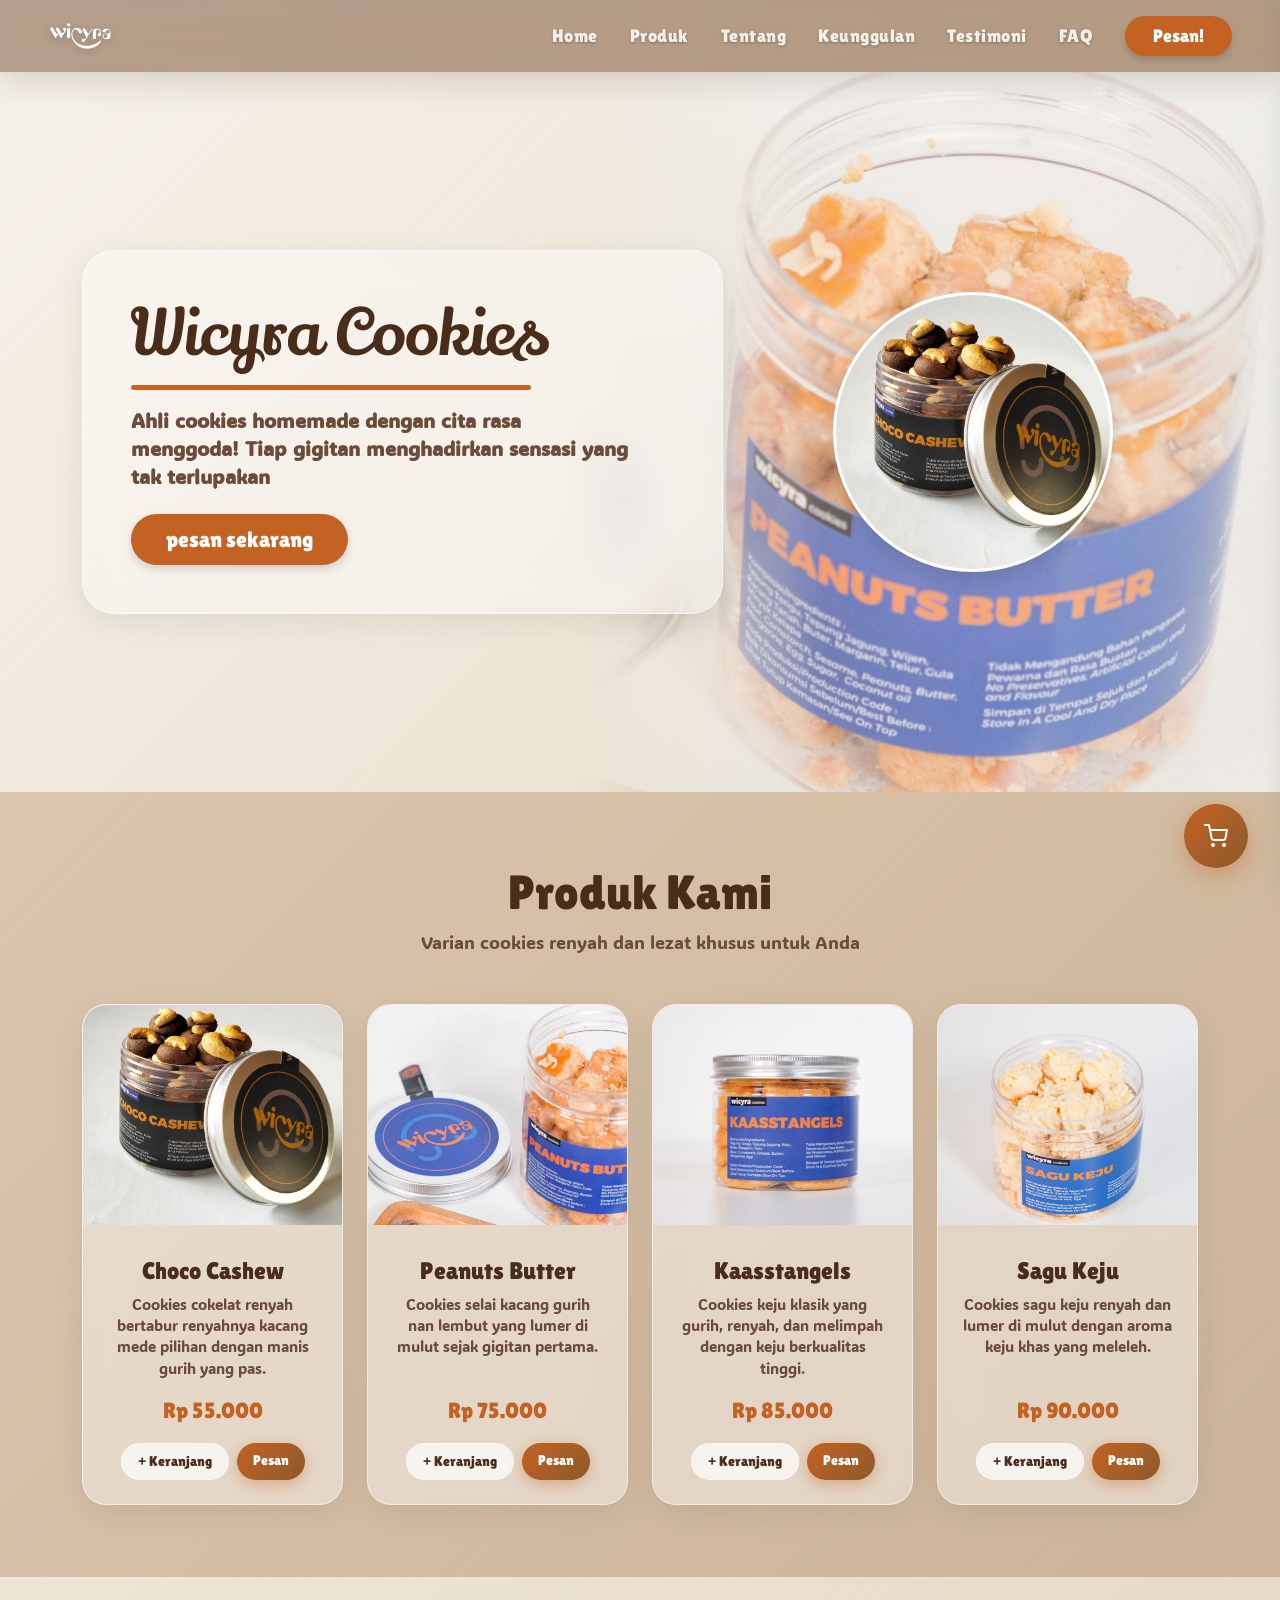
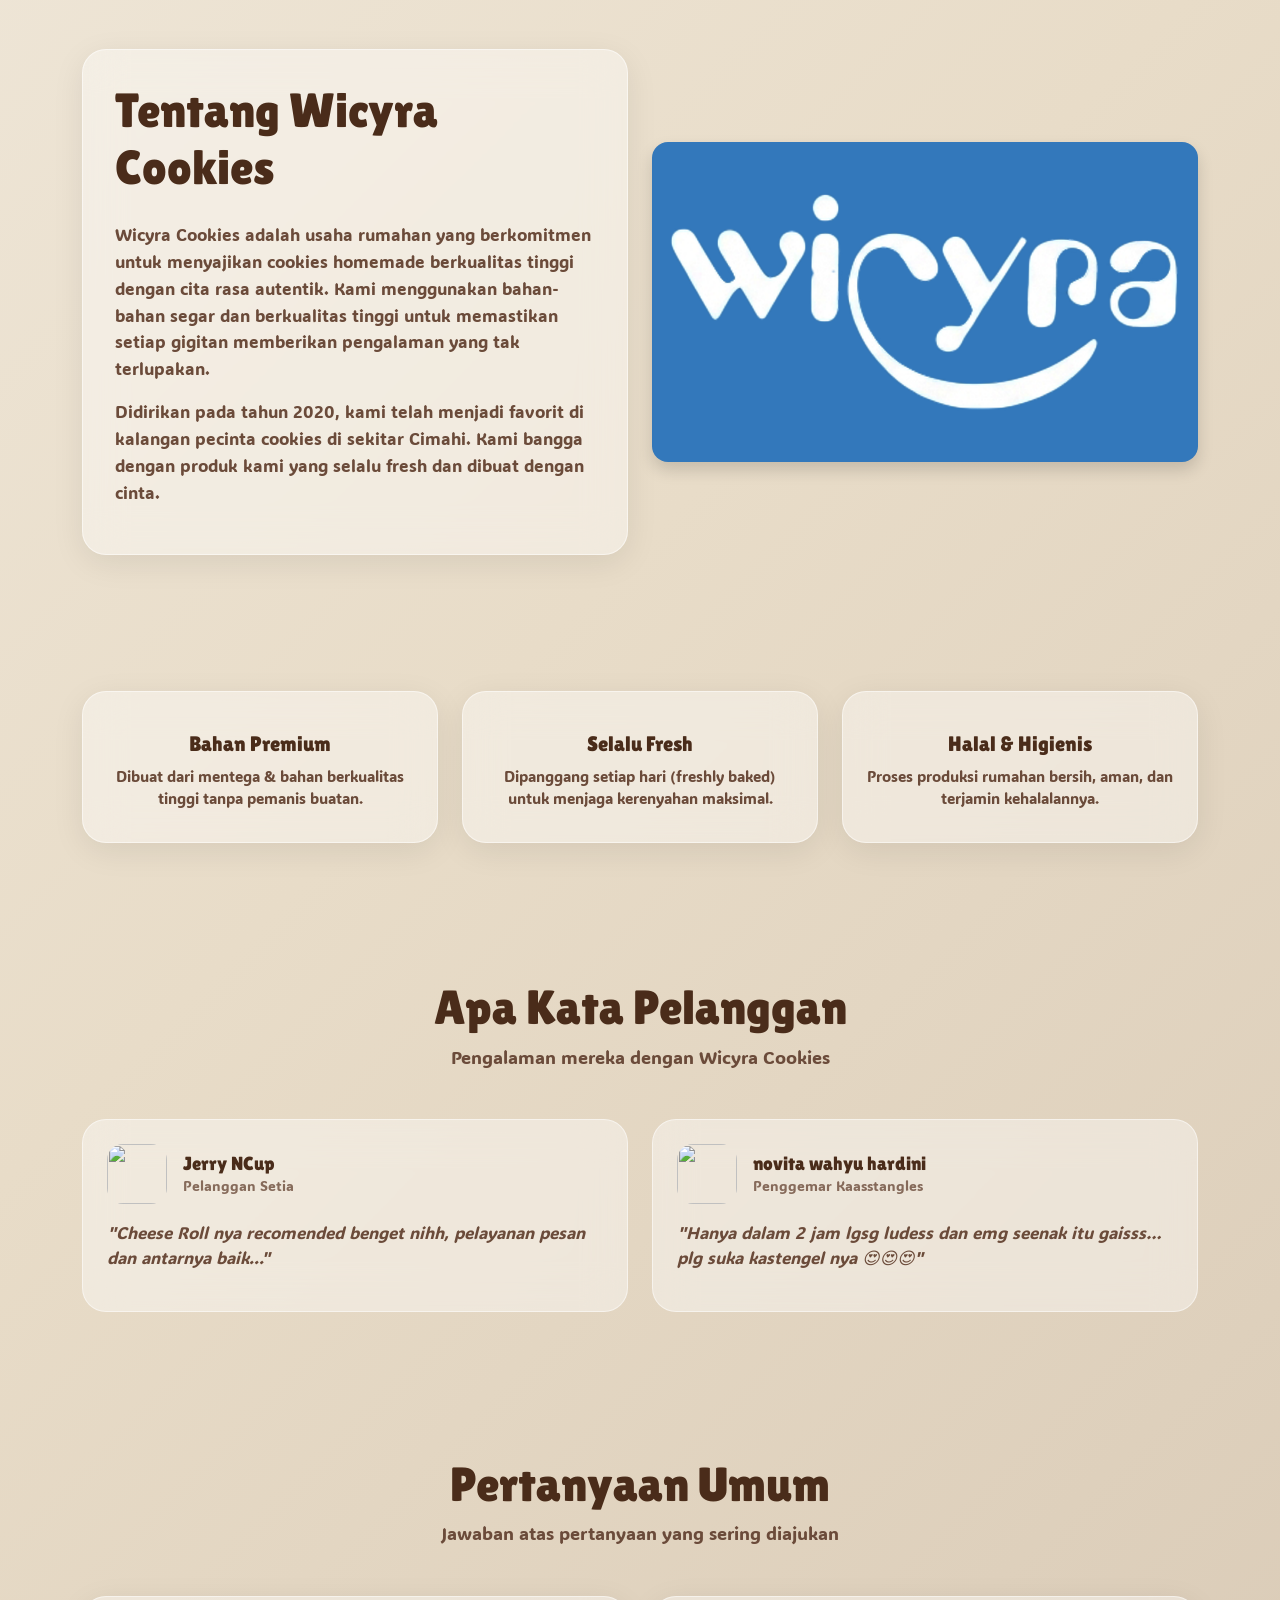
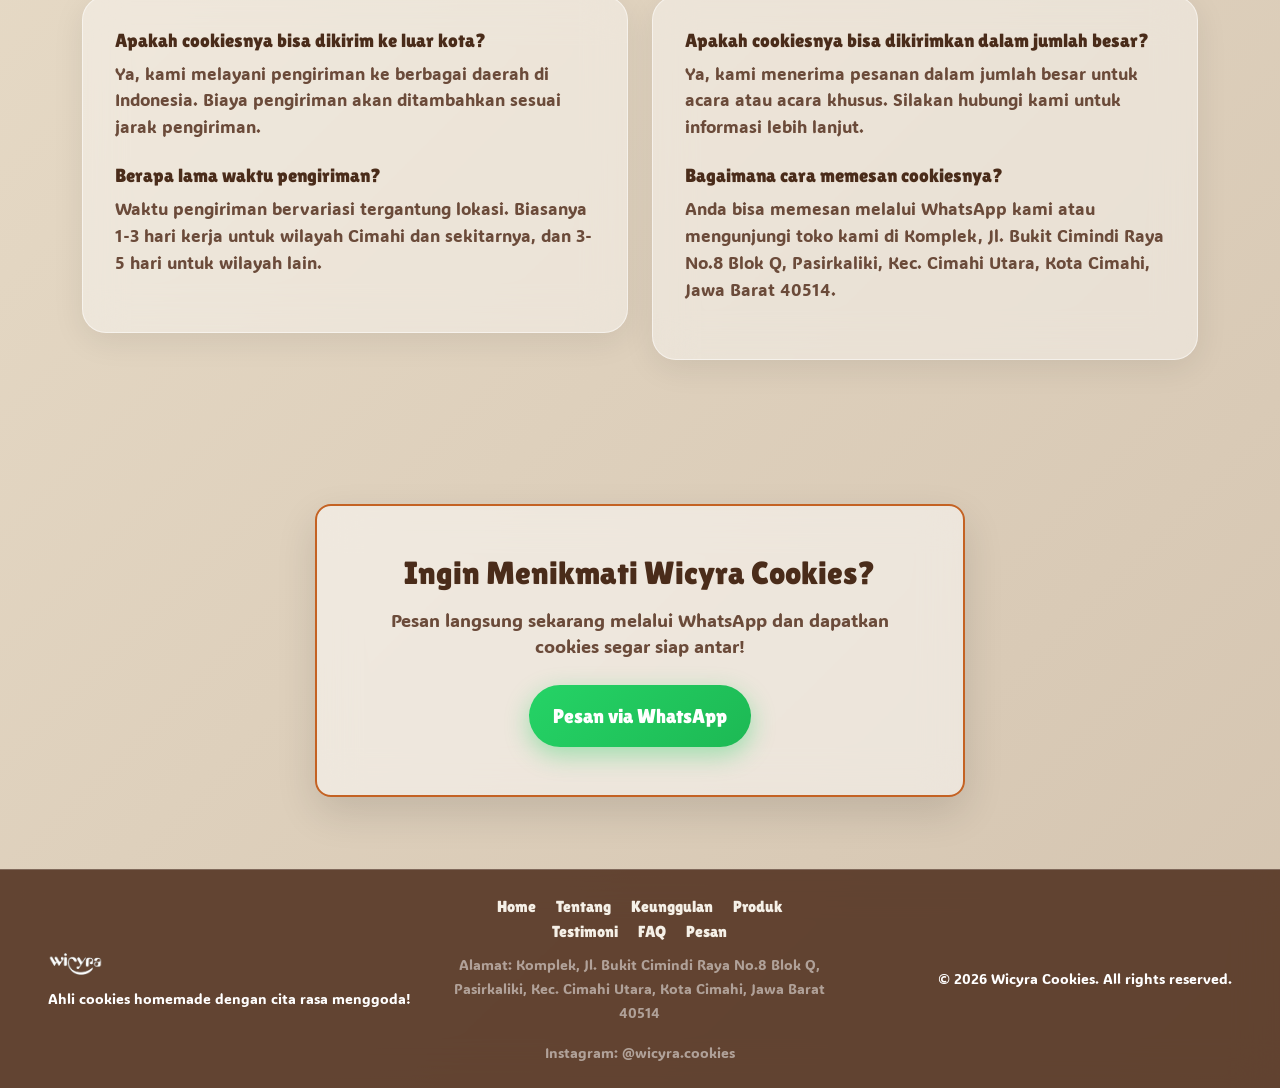
==== commit 78e5b8bc: "useable alamat + instagram footer" ====
--- a/index.html
+++ b/index.html
@@ -1,379 +1,379 @@
-<!DOCTYPE html>
-<html lang="id">
-<head>
-    <meta charset="UTF-8">
-    <meta name="viewport" content="width=device-width, initial-scale=1.0">
-    <title>Wicyra Cookies</title>
-    
-    <!-- Google Fonts -->
-    <link rel="preconnect" href="https://fonts.googleapis.com">
-    <link rel="preconnect" href="https://fonts.gstatic.com" crossorigin>
-    <link href="https://fonts.googleapis.com/css2?family=ADLaM+Display&family=Lilita+One&family=Lily+Script+One&display=swap" rel="stylesheet">
-    
-    <!-- Bootstrap 5 Local CSS -->
-    <link rel="stylesheet" href="css/bootstrap.min.css">
-    
-    <!-- Custom CSS -->
-    <link rel="stylesheet" href="vanillacss/style.css">
-</head>
-<body id="home">
-
-    <!-- Header / Navbar (Sticky) -->
-    <header class="sticky-top">
-        <nav class="navbar navbar-expand-lg custom-navbar">
-            <div class="container-fluid px-3 px-md-5">
-                <a class="navbar-brand" href="#home">
-                    <img src="assets/Wicyra_nav_icons.png" alt="Logo Wicyra Cookies" class="nav-logo">
-                </a>
-                <button class="navbar-toggler custom-toggler" type="button" data-bs-toggle="collapse" data-bs-target="#navbarNav" aria-controls="navbarNav" aria-expanded="false" aria-label="Toggle navigation">
-                    <span class="navbar-toggler-icon"></span>
-                </button>
-                <div class="collapse navbar-collapse justify-content-end" id="navbarNav">
-                    <ul class="navbar-nav align-items-lg-center ms-auto">
-                        <li class="nav-item">
-                            <a class="nav-link nav-link-custom" href="#home">Home</a>
-                        </li>
-                        <li class="nav-item">
-                            <a class="nav-link nav-link-custom" href="#products">Produk</a>
-                        </li>
-                        <li class="nav-item">
-                            <a class="nav-link nav-link-custom" href="#tentang">Tentang</a>
-                        </li>
-                        <li class="nav-item">
-                            <a class="nav-link nav-link-custom" href="#keunggulan">Keunggulan</a>
-                        </li>
-                        <li class="nav-item">
-                            <a class="nav-link nav-link-custom" href="#testimonials">Testimoni</a>
-                        </li>
-                        <li class="nav-item">
-                            <a class="nav-link nav-link-custom" href="#faq">FAQ</a>
-                        </li>
-
-                        <li class="nav-item ms-lg-3 mt-2 mt-lg-0">
-                            <a class="btn btn-pesan-nav" href="#pesan">Pesan!</a>
-                        </li>
-                    </ul>
-                </div>
-            </div>
-        </nav>
-    </header>
-
-    <!-- Cart Sidebar -->
-    <div class="cart-overlay" id="cartOverlay"></div>
-    <aside class="cart-sidebar" id="cartSidebar" aria-label="Keranjang Belanja">
-        <div class="cart-header">
-            <h2 class="cart-title">Keranjang</h2>
-            <button class="cart-close" id="cartClose" aria-label="Tutup keranjang">&times;</button>
-        </div>
-        <div class="cart-body" id="cartBody">
-            <div class="cart-empty" id="cartEmpty">
-                <div class="cart-empty-icon">🍪</div>
-                <p>Keranjang kosong</p>
-                <p class="small">Tambahkan barang</p>
-            </div>
-        </div>
-        <div class="cart-footer" id="cartFooter" style="display: none;">
-            <div class="cart-total">
-                <span>Total</span>
-                <span class="cart-total-amount" id="cartTotal">Rp 0</span>
-            </div>
-            <button class="btn-checkout" id="btnCheckout">Pesan via WhatsApp</button>
-        </div>
-    </aside>
-
-    <!-- Cart Button -->
-    <button class="cart-btn" id="cartBtn" aria-label="Buka keranjang">
-        <svg width="24" height="24" viewBox="0 0 24 24" fill="none" stroke="currentColor" stroke-width="2" stroke-linecap="round" stroke-linejoin="round">
-            <circle cx="9" cy="21" r="1"></circle>
-            <circle cx="20" cy="21" r="1"></circle>
-            <path d="M1 1h4l2.68 13.39a2 2 0 0 0 2 1.61h9.72a2 2 0 0 0 2-1.61L23 6H6"></path>
-        </svg>
-        <span class="cart-count" id="cartCount">0</span>
-    </button>
-
-    <main>
-        <!-- Hero Section (#home) dengan Progressive Blur Effect -->
-        <section class="hero-section position-relative overflow-hidden">
-            <!-- Background Layer Image -->
-            <div class="hero-peanuts-bg-layer"></div>
-            
-            <!-- Layer Progressive Blur (Efek Blur Bertahap) -->
-            <div class="hero-progressive-blur"></div>
-
-            <div class="container position-relative py-5 hero-container">
-                <div class="row align-items-center gy-4">
-                    <!-- Kiri: Teks & CTA -->
-                    <div class="col-lg-7 text-center text-lg-start">
-                        <div class="hero-content-glass">
-                            <h1 class="hero-title">Wicyra Cookies</h1>
-                            <div class="hero-divider my-3 mx-auto mx-lg-0"></div>
-                            <p class="hero-tagline fs-5">
-                                Ahli cookies homemade dengan cita rasa menggoda! Tiap gigitan menghadirkan sensasi yang tak terlupakan
-                            </p>
-                            <div class="mt-4">
-                                <a href="#pesan" class="btn btn-hero-cta">pesan sekarang</a>
-                            </div>
-                        </div>
-                    </div>
-                    <!-- Kanan: Produk Utama dalam Masking Lingkaran -->
-                    <div class="col-lg-5 text-center d-flex justify-content-center align-items-center">
-                        <div class="hero-circle-mask">
-                            <img src="assets/Choco_Casew.png" alt="Choco Cashew Wicyra Cookies" class="hero-circle-img">
-                        </div>
-                    </div>
-                </div>
-            </div>
-        </section>
-
-        
-        <!-- Products Section (#products) -->
-        <section id="products" class="products-section py-5">
-            <div class="container py-4">
-                <div class="text-center mb-5">
-                    <h2 class="section-title">Produk Kami</h2>
-                    <p class="section-subtitle">Varian cookies renyah dan lezat khusus untuk Anda</p>
-                </div>
-                <div class="row g-4">
-                    <!-- Produk 1: Choco Cashew -->
-                    <div class="col-12 col-md-6 col-lg-3">
-                        <div class="card product-card h-100">
-                            <div class="product-img-wrapper">
-                                <img src="assets/Choco_Casew.png" class="card-img-top product-img" alt="Choco Cashew">
-                            </div>
-                            <div class="card-body d-flex flex-column text-center p-4">
-                                <h3 class="card-title product-title">Choco Cashew</h3>
-                                <p class="card-text product-desc flex-grow-1">Cookies cokelat renyah bertabur renyahnya kacang mede pilihan dengan manis gurih yang pas.</p>
-                                <div class="product-price mb-3">Rp 55.000</div>
-                                <div class="d-flex gap-2 justify-content-center flex-wrap">
-                                    <button class="btn btn-add-cart btn-sm" data-id="1" data-name="Choco Cashew" data-price="55000" data-img="assets/Choco_Casew.png" aria-label="Tambah Choco Cashew ke keranjang">+ Keranjang</button>
-                                    <a href="https://wa.me/62895386859978?text=Halo%20Wicyra%20Cookies,%20saya%20mau%20pesan%20Choco%20Cashew" class="btn btn-product-cta btn-sm" target="_blank" rel="noopener noreferrer">Pesan</a>
-                                </div>
-                            </div>
-                        </div>
-                    </div>
-
-                    <!-- Produk 2: Peanuts Butter -->
-                    <div class="col-12 col-md-6 col-lg-3">
-                        <div class="card product-card h-100">
-                            <div class="product-img-wrapper">
-                                <img src="assets/Peanuts_Butter.png" class="card-img-top product-img" alt="Peanuts Butter">
-                            </div>
-                            <div class="card-body d-flex flex-column text-center p-4">
-                                <h3 class="card-title product-title">Peanuts Butter</h3>
-                                <p class="card-text product-desc flex-grow-1">Cookies selai kacang gurih nan lembut yang lumer di mulut sejak gigitan pertama.</p>
-                                <div class="product-price mb-3">Rp 75.000</div>
-                                <div class="d-flex gap-2 justify-content-center flex-wrap">
-                                    <button class="btn btn-add-cart btn-sm" data-id="2" data-name="Peanuts Butter" data-price="75000" data-img="assets/Peanuts_Butter.png" aria-label="Tambah Peanuts Butter ke keranjang">+ Keranjang</button>
-                                    <a href="https://wa.me/62895386859978?text=Halo%20Wicyra%20Cookies,%20saya%20mau%20pesan%20Peanuts%20Butter" class="btn btn-product-cta btn-sm" target="_blank" rel="noopener noreferrer">Pesan</a>
-                                </div>
-                            </div>
-                        </div>
-                    </div>
-
-                    <!-- Produk 3: Kaasstangels -->
-                    <div class="col-12 col-md-6 col-lg-3">
-                        <div class="card product-card h-100">
-                            <div class="product-img-wrapper">
-                                <img src="assets/Kaasstangels.png" class="card-img-top product-img" alt="Kaasstangels">
-                            </div>
-                            <div class="card-body d-flex flex-column text-center p-4">
-                                <h3 class="card-title product-title">Kaasstangels</h3>
-                                <p class="card-text product-desc flex-grow-1">Cookies keju klasik yang gurih, renyah, dan melimpah dengan keju berkualitas tinggi.</p>
-                                <div class="product-price mb-3">Rp 85.000</div>
-                                <div class="d-flex gap-2 justify-content-center flex-wrap">
-                                    <button class="btn btn-add-cart btn-sm" data-id="3" data-name="Kaasstangels" data-price="85000" data-img="assets/Kaasstangels.png" aria-label="Tambah Kaasstangels ke keranjang">+ Keranjang</button>
-                                    <a href="https://wa.me/62895386859978?text=Halo%20Wicyra%20Cookies,%20saya%20mau%20pesan%20Kaasstangels" class="btn btn-product-cta btn-sm" target="_blank" rel="noopener noreferrer">Pesan</a>
-                                </div>
-                            </div>
-                        </div>
-                    </div>
-
-                    <!-- Produk 4: Sagu Keju -->
-                    <div class="col-12 col-md-6 col-lg-3">
-                        <div class="card product-card h-100">
-                            <div class="product-img-wrapper">
-                                <img src="assets/Sagu_Keju.png" class="card-img-top product-img" alt="Sagu Keju">
-                            </div>
-                            <div class="card-body d-flex flex-column text-center p-4">
-                                <h3 class="card-title product-title">Sagu Keju</h3>
-                                <p class="card-text product-desc flex-grow-1">Cookies sagu keju renyah dan lumer di mulut dengan aroma keju khas yang meleleh.</p>
-                                <div class="product-price mb-3">Rp 90.000</div>
-                                <div class="d-flex gap-2 justify-content-center flex-wrap">
-                                    <button class="btn btn-add-cart btn-sm" data-id="4" data-name="Sagu Keju" data-price="90000" data-img="assets/Sagu_Keju.png" aria-label="Tambah Sagu Keju ke keranjang">+ Keranjang</button>
-                                    <a href="https://wa.me/62895386859978?text=Halo%20Wicyra%20Cookies,%20saya%20mau%20pesan%20Sagu%20Keju" class="btn btn-product-cta btn-sm" target="_blank" rel="noopener noreferrer">Pesan</a>
-                                </div>
-                            </div>
-                        </div>
-                    </div>
-                </div>
-            </div>
-        </section>
-
-        <!-- Tentang Kami Section (#tentang) -->
-        <section id="tentang" class="about-section py-5">
-            <div class="container py-4">
-                <div class="row align-items-center gy-4">
-                    <div class="col-lg-6">
-                        <div class="about-glass">
-                            <h2 class="section-title mb-4">Tentang Wicyra Cookies</h2>
-                            <p class="about-text">Wicyra Cookies adalah usaha rumahan yang berkomitmen untuk menyajikan cookies homemade berkualitas tinggi dengan cita rasa autentik. Kami menggunakan bahan-bahan segar dan berkualitas tinggi untuk memastikan setiap gigitan memberikan pengalaman yang tak terlupakan.</p>
-                            <p class="about-text">Didirikan pada tahun 2020, kami telah menjadi favorit di kalangan pecinta cookies di sekitar Cimahi. Kami bangga dengan produk kami yang selalu fresh dan dibuat dengan cinta.</p>
-                        </div>
-                    </div>
-                    <div class="col-lg-6">
-                        <img src="assets/Wicyra_nav_icons.png" alt="Wicyra Cookies" class="img-fluid rounded-4 shadow" style="background-color:#3378bb;">
-                    </div>
-                </div>
-            </div>
-        </section>
-
-        <!-- Keunggulan Section (#keunggulan) -->
-        <section id="keunggulan" class="features-section py-5">
-            <div class="container py-3">
-                <div class="row g-4 text-center">
-                    <div class="col-md-4">
-                        <div class="feature-card h-100">
-                            <h3 class="feature-title">Bahan Premium</h3>
-                            <p class="feature-desc">Dibuat dari mentega & bahan berkualitas tinggi tanpa pemanis buatan.</p>
-                        </div>
-                    </div>
-                    <div class="col-md-4">
-                        <div class="feature-card h-100">
-                            <h3 class="feature-title">Selalu Fresh</h3>
-                            <p class="feature-desc">Dipanggang setiap hari (freshly baked) untuk menjaga kerenyahan maksimal.</p>
-                        </div>
-                    </div>
-                    <div class="col-md-4">
-                        <div class="feature-card h-100">
-                            <h3 class="feature-title">Halal & Higienis</h3>
-                            <p class="feature-desc">Proses produksi rumahan bersih, aman, dan terjamin kehalalannya.</p>
-                        </div>
-                    </div>
-                </div>
-            </div>
-        </section>
-
-        <!-- Testimonials Section (#testimonials) -->
-        <section id="testimonials" class="testimonials-section py-5">
-            <div class="container py-4">
-                <div class="text-center mb-5">
-                    <h2 class="section-title">Apa Kata Pelanggan</h2>
-                    <p class="section-subtitle">Pengalaman mereka dengan Wicyra Cookies</p>
-                </div>
-                <div class="row g-4">
-                    <div class="col-md-6">
-                        <div class="testimonial-card">
-                            <div class="d-flex align-items-center mb-3">
-                                <div class="testimonial-avatar me-3">
-                                    <img class="rounded-4" alt="" src="https://lh3.googleusercontent.com/a/ACg8ocLBAUKVhQQZRn33gKslx79zmvDFcNM1JklZgrvTQ6l0ytauyTc=w72-h72-p-rp-mo-ba12-br100">
-                                </div>
-                                <div>
-                                    <h4 class="testimonial-name mb-0">Jerry NCup</h4>
-                                    <p class="testimonial-role mb-0">Pelanggan Setia</p>
-                                </div>
-                            </div>
-                            <p class="testimonial-text">"Cheese Roll nya recomended benget nihh, pelayanan pesan dan antarnya baik..."</p>
-                        </div>
-                    </div>
-                    <div class="col-md-6">
-                        <div class="testimonial-card">
-                            <div class="d-flex align-items-center mb-3">
-                                <div class="testimonial-avatar me-3">
-                                    <img class="rounded-4" alt="" src="https://lh3.googleusercontent.com/a-/ALV-UjU4ghdWcx94Mkt97-mwOuh4mbubB-nUSb3dl3SQ2VmenyRQoWE=w72-h72-p-rp-mo-br100">
-                                </div>
-                                <div>
-                                    <h4 class="testimonial-name mb-0">novita wahyu hardini</h4>
-                                    <p class="testimonial-role mb-0">Penggemar Kaasstangles</p>
-                                </div>
-                            </div>
-                            <p class="testimonial-text">"Hanya dalam 2 jam lgsg ludess dan emg seenak itu gaisss… plg suka kastengel nya 😍😍😍"</p>
-                        </div>
-                    </div>
-                </div>
-            </div>
-        </section>
-
-        <!-- FAQ Section (#faq) -->
-        <section id="faq" class="faq-section py-5">
-            <div class="container py-4">
-                <div class="text-center mb-5">
-                    <h2 class="section-title">Pertanyaan Umum</h2>
-                    <p class="section-subtitle">Jawaban atas pertanyaan yang sering diajukan</p>
-                </div>
-                <div class="row g-4">
-                    <div class="col-md-6">
-                        <div class="faq-glass">
-                            <div class="faq-item mb-4">
-                                <h3 class="faq-question">Apakah cookiesnya bisa dikirim ke luar kota?</h3>
-                                <p class="faq-answer">Ya, kami melayani pengiriman ke berbagai daerah di Indonesia. Biaya pengiriman akan ditambahkan sesuai jarak pengiriman.</p>
-                            </div>
-                            <div class="faq-item mb-4">
-                                <h3 class="faq-question">Berapa lama waktu pengiriman?</h3>
-                                <p class="faq-answer">Waktu pengiriman bervariasi tergantung lokasi. Biasanya 1-3 hari kerja untuk wilayah Cimahi dan sekitarnya, dan 3-5 hari untuk wilayah lain.</p>
-                            </div>
-                        </div>
-                    </div>
-                    <div class="col-md-6">
-                        <div class="faq-glass">
-                            <div class="faq-item mb-4">
-                                <h3 class="faq-question">Apakah cookiesnya bisa dikirimkan dalam jumlah besar?</h3>
-                                <p class="faq-answer">Ya, kami menerima pesanan dalam jumlah besar untuk acara atau acara khusus. Silakan hubungi kami untuk informasi lebih lanjut.</p>
-                            </div>
-                            <div class="faq-item mb-4">
-                                <h3 class="faq-question">Bagaimana cara memesan cookiesnya?</h3>
-                                <p class="faq-answer">Anda bisa memesan melalui WhatsApp kami atau mengunjungi toko kami di Komplek, Jl. Bukit Cimindi Raya No.8 Blok Q, Pasirkaliki, Kec. Cimahi Utara, Kota Cimahi, Jawa Barat 40514.</p>
-                            </div>
-                        </div>
-                    </div>
-                </div>
-            </div>
-        </section>
-
-        <!-- Pesan Section (#pesan) -->
-        <section id="pesan" class="pesan-section py-5 text-center">
-            <div class="container py-4">
-                <div class="pesan-box p-4 p-md-5 rounded-4 mx-auto">
-                    <h2 class="pesan-title mb-3">Ingin Menikmati Wicyra Cookies?</h2>
-                    <p class="pesan-subtitle mb-4">Pesan langsung sekarang melalui WhatsApp dan dapatkan cookies segar siap antar!</p>
-                    <a href="https://wa.me/62895386859978?text=Halo%20Wicyra%20Cookies,%20saya%20ingin%20memesan%20cookies!" class="btn btn-wa btn-lg rounded-pill px-4 py-3" target="_blank" rel="noopener noreferrer">
-                        Pesan via WhatsApp
-                    </a>
-                </div>
-            </div>
-        </section>
-    </main>
-
-    <!-- Footer -->
-    <footer class="footer-section text-white py-4">
-    <div class="container-fluid px-3 px-md-5">
-        <div class="row gy-4 align-items-center">
-        <div class="col-md-4 text-center text-md-start">
-            <img src="assets/Wicyra_nav_icons.png" alt="Logo Wicyra Cookies" class="footer-logo mb-2">
-            <p class="small mb-0">Ahli cookies homemade dengan cita rasa menggoda!</p>
-        </div>
-        <div class="col-md-4 text-center">
-            <ul class="list-inline mb-2">
-            <li class="list-inline-item mx-2"><a href="#home" class="footer-link">Home</a></li>
-            <li class="list-inline-item mx-2"><a href="#tentang" class="footer-link">Tentang</a></li>
-            <li class="list-inline-item mx-2"><a href="#keunggulan" class="footer-link">Keunggulan</a></li>
-            <li class="list-inline-item mx-2"><a href="#products" class="footer-link">Produk</a></li>
-            <li class="list-inline-item mx-2"><a href="#testimonials" class="footer-link">Testimoni</a></li>
-            <li class="list-inline-item mx-2"><a href="#faq" class="footer-link">FAQ</a></li>
-            <li class="list-inline-item mx-2"><a href="#pesan" class="footer-link">Pesan</a></li>
-        </ul>
-        <p class="small text-white-50 mb-1">Alamat: Komplek, Jl. Bukit Cimindi Raya No.8 Blok Q, Pasirkaliki, Kec. Cimahi Utara, Kota Cimahi, Jawa Barat 40514</p>
-        <p class="small text-white-50 mb-0">Instagram: @wicyra.cookies</p>
-        </div>
-        <div class="col-md-4 text-center text-md-end">
-            <p class="small mb-0">&copy; 2026 Wicyra Cookies. All rights reserved.</p>
-        </div>
-        </div>
-    </div>
-    </footer>
-
-    <!-- Bootstrap 5 Local JS -->
-    <script src="js/bootstrap.bundle.min.js" defer></script>
-    <!-- Cart JS -->
-    <script src="vanillajs/script.js" defer></script>
-</body>
+<!DOCTYPE html>
+<html lang="id">
+<head>
+    <meta charset="UTF-8">
+    <meta name="viewport" content="width=device-width, initial-scale=1.0">
+    <title>Wicyra Cookies</title>
+    
+    <!-- Google Fonts -->
+    <link rel="preconnect" href="https://fonts.googleapis.com">
+    <link rel="preconnect" href="https://fonts.gstatic.com" crossorigin>
+    <link href="https://fonts.googleapis.com/css2?family=ADLaM+Display&family=Lilita+One&family=Lily+Script+One&display=swap" rel="stylesheet">
+    
+    <!-- Bootstrap 5 Local CSS -->
+    <link rel="stylesheet" href="css/bootstrap.min.css">
+    
+    <!-- Custom CSS -->
+    <link rel="stylesheet" href="vanillacss/style.css">
+</head>
+<body id="home">
+
+    <!-- Header / Navbar (Sticky) -->
+    <header class="sticky-top">
+        <nav class="navbar navbar-expand-lg custom-navbar">
+            <div class="container-fluid px-3 px-md-5">
+                <a class="navbar-brand" href="#home">
+                    <img src="assets/Wicyra_nav_icons.png" alt="Logo Wicyra Cookies" class="nav-logo">
+                </a>
+                <button class="navbar-toggler custom-toggler" type="button" data-bs-toggle="collapse" data-bs-target="#navbarNav" aria-controls="navbarNav" aria-expanded="false" aria-label="Toggle navigation">
+                    <span class="navbar-toggler-icon"></span>
+                </button>
+                <div class="collapse navbar-collapse justify-content-end" id="navbarNav">
+                    <ul class="navbar-nav align-items-lg-center ms-auto">
+                        <li class="nav-item">
+                            <a class="nav-link nav-link-custom" href="#home">Home</a>
+                        </li>
+                        <li class="nav-item">
+                            <a class="nav-link nav-link-custom" href="#products">Produk</a>
+                        </li>
+                        <li class="nav-item">
+                            <a class="nav-link nav-link-custom" href="#tentang">Tentang</a>
+                        </li>
+                        <li class="nav-item">
+                            <a class="nav-link nav-link-custom" href="#keunggulan">Keunggulan</a>
+                        </li>
+                        <li class="nav-item">
+                            <a class="nav-link nav-link-custom" href="#testimonials">Testimoni</a>
+                        </li>
+                        <li class="nav-item">
+                            <a class="nav-link nav-link-custom" href="#faq">FAQ</a>
+                        </li>
+
+                        <li class="nav-item ms-lg-3 mt-2 mt-lg-0">
+                            <a class="btn btn-pesan-nav" href="#pesan">Pesan!</a>
+                        </li>
+                    </ul>
+                </div>
+            </div>
+        </nav>
+    </header>
+
+    <!-- Cart Sidebar -->
+    <div class="cart-overlay" id="cartOverlay"></div>
+    <aside class="cart-sidebar" id="cartSidebar" aria-label="Keranjang Belanja">
+        <div class="cart-header">
+            <h2 class="cart-title">Keranjang</h2>
+            <button class="cart-close" id="cartClose" aria-label="Tutup keranjang">&times;</button>
+        </div>
+        <div class="cart-body" id="cartBody">
+            <div class="cart-empty" id="cartEmpty">
+                <div class="cart-empty-icon">🍪</div>
+                <p>Keranjang kosong</p>
+                <p class="small">Tambahkan barang</p>
+            </div>
+        </div>
+        <div class="cart-footer" id="cartFooter" style="display: none;">
+            <div class="cart-total">
+                <span>Total</span>
+                <span class="cart-total-amount" id="cartTotal">Rp 0</span>
+            </div>
+            <button class="btn-checkout" id="btnCheckout">Pesan via WhatsApp</button>
+        </div>
+    </aside>
+
+    <!-- Cart Button -->
+    <button class="cart-btn" id="cartBtn" aria-label="Buka keranjang">
+        <svg width="24" height="24" viewBox="0 0 24 24" fill="none" stroke="currentColor" stroke-width="2" stroke-linecap="round" stroke-linejoin="round">
+            <circle cx="9" cy="21" r="1"></circle>
+            <circle cx="20" cy="21" r="1"></circle>
+            <path d="M1 1h4l2.68 13.39a2 2 0 0 0 2 1.61h9.72a2 2 0 0 0 2-1.61L23 6H6"></path>
+        </svg>
+        <span class="cart-count" id="cartCount">0</span>
+    </button>
+
+    <main>
+        <!-- Hero Section (#home) dengan Progressive Blur Effect -->
+        <section class="hero-section position-relative overflow-hidden">
+            <!-- Background Layer Image -->
+            <div class="hero-peanuts-bg-layer"></div>
+            
+            <!-- Layer Progressive Blur (Efek Blur Bertahap) -->
+            <div class="hero-progressive-blur"></div>
+
+            <div class="container position-relative py-5 hero-container">
+                <div class="row align-items-center gy-4">
+                    <!-- Kiri: Teks & CTA -->
+                    <div class="col-lg-7 text-center text-lg-start">
+                        <div class="hero-content-glass">
+                            <h1 class="hero-title">Wicyra Cookies</h1>
+                            <div class="hero-divider my-3 mx-auto mx-lg-0"></div>
+                            <p class="hero-tagline fs-5">
+                                Ahli cookies homemade dengan cita rasa menggoda! Tiap gigitan menghadirkan sensasi yang tak terlupakan
+                            </p>
+                            <div class="mt-4">
+                                <a href="#pesan" class="btn btn-hero-cta">pesan sekarang</a>
+                            </div>
+                        </div>
+                    </div>
+                    <!-- Kanan: Produk Utama dalam Masking Lingkaran -->
+                    <div class="col-lg-5 text-center d-flex justify-content-center align-items-center">
+                        <div class="hero-circle-mask">
+                            <img src="assets/Choco_Casew.png" alt="Choco Cashew Wicyra Cookies" class="hero-circle-img">
+                        </div>
+                    </div>
+                </div>
+            </div>
+        </section>
+
+        
+        <!-- Products Section (#products) -->
+        <section id="products" class="products-section py-5">
+            <div class="container py-4">
+                <div class="text-center mb-5">
+                    <h2 class="section-title">Produk Kami</h2>
+                    <p class="section-subtitle">Varian cookies renyah dan lezat khusus untuk Anda</p>
+                </div>
+                <div class="row g-4">
+                    <!-- Produk 1: Choco Cashew -->
+                    <div class="col-12 col-md-6 col-lg-3">
+                        <div class="card product-card h-100">
+                            <div class="product-img-wrapper">
+                                <img src="assets/Choco_Casew.png" class="card-img-top product-img" alt="Choco Cashew">
+                            </div>
+                            <div class="card-body d-flex flex-column text-center p-4">
+                                <h3 class="card-title product-title">Choco Cashew</h3>
+                                <p class="card-text product-desc flex-grow-1">Cookies cokelat renyah bertabur renyahnya kacang mede pilihan dengan manis gurih yang pas.</p>
+                                <div class="product-price mb-3">Rp 55.000</div>
+                                <div class="d-flex gap-2 justify-content-center flex-wrap">
+                                    <button class="btn btn-add-cart btn-sm" data-id="1" data-name="Choco Cashew" data-price="55000" data-img="assets/Choco_Casew.png" aria-label="Tambah Choco Cashew ke keranjang">+ Keranjang</button>
+                                    <a href="https://wa.me/62895386859978?text=Halo%20Wicyra%20Cookies,%20saya%20mau%20pesan%20Choco%20Cashew" class="btn btn-product-cta btn-sm" target="_blank" rel="noopener noreferrer">Pesan</a>
+                                </div>
+                            </div>
+                        </div>
+                    </div>
+
+                    <!-- Produk 2: Peanuts Butter -->
+                    <div class="col-12 col-md-6 col-lg-3">
+                        <div class="card product-card h-100">
+                            <div class="product-img-wrapper">
+                                <img src="assets/Peanuts_Butter.png" class="card-img-top product-img" alt="Peanuts Butter">
+                            </div>
+                            <div class="card-body d-flex flex-column text-center p-4">
+                                <h3 class="card-title product-title">Peanuts Butter</h3>
+                                <p class="card-text product-desc flex-grow-1">Cookies selai kacang gurih nan lembut yang lumer di mulut sejak gigitan pertama.</p>
+                                <div class="product-price mb-3">Rp 75.000</div>
+                                <div class="d-flex gap-2 justify-content-center flex-wrap">
+                                    <button class="btn btn-add-cart btn-sm" data-id="2" data-name="Peanuts Butter" data-price="75000" data-img="assets/Peanuts_Butter.png" aria-label="Tambah Peanuts Butter ke keranjang">+ Keranjang</button>
+                                    <a href="https://wa.me/62895386859978?text=Halo%20Wicyra%20Cookies,%20saya%20mau%20pesan%20Peanuts%20Butter" class="btn btn-product-cta btn-sm" target="_blank" rel="noopener noreferrer">Pesan</a>
+                                </div>
+                            </div>
+                        </div>
+                    </div>
+
+                    <!-- Produk 3: Kaasstangels -->
+                    <div class="col-12 col-md-6 col-lg-3">
+                        <div class="card product-card h-100">
+                            <div class="product-img-wrapper">
+                                <img src="assets/Kaasstangels.png" class="card-img-top product-img" alt="Kaasstangels">
+                            </div>
+                            <div class="card-body d-flex flex-column text-center p-4">
+                                <h3 class="card-title product-title">Kaasstangels</h3>
+                                <p class="card-text product-desc flex-grow-1">Cookies keju klasik yang gurih, renyah, dan melimpah dengan keju berkualitas tinggi.</p>
+                                <div class="product-price mb-3">Rp 85.000</div>
+                                <div class="d-flex gap-2 justify-content-center flex-wrap">
+                                    <button class="btn btn-add-cart btn-sm" data-id="3" data-name="Kaasstangels" data-price="85000" data-img="assets/Kaasstangels.png" aria-label="Tambah Kaasstangels ke keranjang">+ Keranjang</button>
+                                    <a href="https://wa.me/62895386859978?text=Halo%20Wicyra%20Cookies,%20saya%20mau%20pesan%20Kaasstangels" class="btn btn-product-cta btn-sm" target="_blank" rel="noopener noreferrer">Pesan</a>
+                                </div>
+                            </div>
+                        </div>
+                    </div>
+
+                    <!-- Produk 4: Sagu Keju -->
+                    <div class="col-12 col-md-6 col-lg-3">
+                        <div class="card product-card h-100">
+                            <div class="product-img-wrapper">
+                                <img src="assets/Sagu_Keju.png" class="card-img-top product-img" alt="Sagu Keju">
+                            </div>
+                            <div class="card-body d-flex flex-column text-center p-4">
+                                <h3 class="card-title product-title">Sagu Keju</h3>
+                                <p class="card-text product-desc flex-grow-1">Cookies sagu keju renyah dan lumer di mulut dengan aroma keju khas yang meleleh.</p>
+                                <div class="product-price mb-3">Rp 90.000</div>
+                                <div class="d-flex gap-2 justify-content-center flex-wrap">
+                                    <button class="btn btn-add-cart btn-sm" data-id="4" data-name="Sagu Keju" data-price="90000" data-img="assets/Sagu_Keju.png" aria-label="Tambah Sagu Keju ke keranjang">+ Keranjang</button>
+                                    <a href="https://wa.me/62895386859978?text=Halo%20Wicyra%20Cookies,%20saya%20mau%20pesan%20Sagu%20Keju" class="btn btn-product-cta btn-sm" target="_blank" rel="noopener noreferrer">Pesan</a>
+                                </div>
+                            </div>
+                        </div>
+                    </div>
+                </div>
+            </div>
+        </section>
+
+        <!-- Tentang Kami Section (#tentang) -->
+        <section id="tentang" class="about-section py-5">
+            <div class="container py-4">
+                <div class="row align-items-center gy-4">
+                    <div class="col-lg-6">
+                        <div class="about-glass">
+                            <h2 class="section-title mb-4">Tentang Wicyra Cookies</h2>
+                            <p class="about-text">Wicyra Cookies adalah usaha rumahan yang berkomitmen untuk menyajikan cookies homemade berkualitas tinggi dengan cita rasa autentik. Kami menggunakan bahan-bahan segar dan berkualitas tinggi untuk memastikan setiap gigitan memberikan pengalaman yang tak terlupakan.</p>
+                            <p class="about-text">Didirikan pada tahun 2020, kami telah menjadi favorit di kalangan pecinta cookies di sekitar Cimahi. Kami bangga dengan produk kami yang selalu fresh dan dibuat dengan cinta.</p>
+                        </div>
+                    </div>
+                    <div class="col-lg-6">
+                        <img src="assets/Wicyra_nav_icons.png" alt="Wicyra Cookies" class="img-fluid rounded-4 shadow" style="background-color:#3378bb;">
+                    </div>
+                </div>
+            </div>
+        </section>
+
+        <!-- Keunggulan Section (#keunggulan) -->
+        <section id="keunggulan" class="features-section py-5">
+            <div class="container py-3">
+                <div class="row g-4 text-center">
+                    <div class="col-md-4">
+                        <div class="feature-card h-100">
+                            <h3 class="feature-title">Bahan Premium</h3>
+                            <p class="feature-desc">Dibuat dari mentega & bahan berkualitas tinggi tanpa pemanis buatan.</p>
+                        </div>
+                    </div>
+                    <div class="col-md-4">
+                        <div class="feature-card h-100">
+                            <h3 class="feature-title">Selalu Fresh</h3>
+                            <p class="feature-desc">Dipanggang setiap hari (freshly baked) untuk menjaga kerenyahan maksimal.</p>
+                        </div>
+                    </div>
+                    <div class="col-md-4">
+                        <div class="feature-card h-100">
+                            <h3 class="feature-title">Halal & Higienis</h3>
+                            <p class="feature-desc">Proses produksi rumahan bersih, aman, dan terjamin kehalalannya.</p>
+                        </div>
+                    </div>
+                </div>
+            </div>
+        </section>
+
+        <!-- Testimonials Section (#testimonials) -->
+        <section id="testimonials" class="testimonials-section py-5">
+            <div class="container py-4">
+                <div class="text-center mb-5">
+                    <h2 class="section-title">Apa Kata Pelanggan</h2>
+                    <p class="section-subtitle">Pengalaman mereka dengan Wicyra Cookies</p>
+                </div>
+                <div class="row g-4">
+                    <div class="col-md-6">
+                        <div class="testimonial-card">
+                            <div class="d-flex align-items-center mb-3">
+                                <div class="testimonial-avatar me-3">
+                                    <img class="rounded-4" alt="" src="https://lh3.googleusercontent.com/a/ACg8ocLBAUKVhQQZRn33gKslx79zmvDFcNM1JklZgrvTQ6l0ytauyTc=w72-h72-p-rp-mo-ba12-br100">
+                                </div>
+                                <div>
+                                    <h4 class="testimonial-name mb-0">Jerry NCup</h4>
+                                    <p class="testimonial-role mb-0">Pelanggan Setia</p>
+                                </div>
+                            </div>
+                            <p class="testimonial-text">"Cheese Roll nya recomended benget nihh, pelayanan pesan dan antarnya baik..."</p>
+                        </div>
+                    </div>
+                    <div class="col-md-6">
+                        <div class="testimonial-card">
+                            <div class="d-flex align-items-center mb-3">
+                                <div class="testimonial-avatar me-3">
+                                    <img class="rounded-4" alt="" src="https://lh3.googleusercontent.com/a-/ALV-UjU4ghdWcx94Mkt97-mwOuh4mbubB-nUSb3dl3SQ2VmenyRQoWE=w72-h72-p-rp-mo-br100">
+                                </div>
+                                <div>
+                                    <h4 class="testimonial-name mb-0">novita wahyu hardini</h4>
+                                    <p class="testimonial-role mb-0">Penggemar Kaasstangles</p>
+                                </div>
+                            </div>
+                            <p class="testimonial-text">"Hanya dalam 2 jam lgsg ludess dan emg seenak itu gaisss… plg suka kastengel nya 😍😍😍"</p>
+                        </div>
+                    </div>
+                </div>
+            </div>
+        </section>
+
+        <!-- FAQ Section (#faq) -->
+        <section id="faq" class="faq-section py-5">
+            <div class="container py-4">
+                <div class="text-center mb-5">
+                    <h2 class="section-title">Pertanyaan Umum</h2>
+                    <p class="section-subtitle">Jawaban atas pertanyaan yang sering diajukan</p>
+                </div>
+                <div class="row g-4">
+                    <div class="col-md-6">
+                        <div class="faq-glass">
+                            <div class="faq-item mb-4">
+                                <h3 class="faq-question">Apakah cookiesnya bisa dikirim ke luar kota?</h3>
+                                <p class="faq-answer">Ya, kami melayani pengiriman ke berbagai daerah di Indonesia. Biaya pengiriman akan ditambahkan sesuai jarak pengiriman.</p>
+                            </div>
+                            <div class="faq-item mb-4">
+                                <h3 class="faq-question">Berapa lama waktu pengiriman?</h3>
+                                <p class="faq-answer">Waktu pengiriman bervariasi tergantung lokasi. Biasanya 1-3 hari kerja untuk wilayah Cimahi dan sekitarnya, dan 3-5 hari untuk wilayah lain.</p>
+                            </div>
+                        </div>
+                    </div>
+                    <div class="col-md-6">
+                        <div class="faq-glass">
+                            <div class="faq-item mb-4">
+                                <h3 class="faq-question">Apakah cookiesnya bisa dikirimkan dalam jumlah besar?</h3>
+                                <p class="faq-answer">Ya, kami menerima pesanan dalam jumlah besar untuk acara atau acara khusus. Silakan hubungi kami untuk informasi lebih lanjut.</p>
+                            </div>
+                            <div class="faq-item mb-4">
+                                <h3 class="faq-question">Bagaimana cara memesan cookiesnya?</h3>
+                                <p class="faq-answer">Anda bisa memesan melalui WhatsApp kami atau mengunjungi toko kami di Komplek, Jl. Bukit Cimindi Raya No.8 Blok Q, Pasirkaliki, Kec. Cimahi Utara, Kota Cimahi, Jawa Barat 40514.</p>
+                            </div>
+                        </div>
+                    </div>
+                </div>
+            </div>
+        </section>
+
+        <!-- Pesan Section (#pesan) -->
+        <section id="pesan" class="pesan-section py-5 text-center">
+            <div class="container py-4">
+                <div class="pesan-box p-4 p-md-5 rounded-4 mx-auto">
+                    <h2 class="pesan-title mb-3">Ingin Menikmati Wicyra Cookies?</h2>
+                    <p class="pesan-subtitle mb-4">Pesan langsung sekarang melalui WhatsApp dan dapatkan cookies segar siap antar!</p>
+                    <a href="https://wa.me/62895386859978?text=Halo%20Wicyra%20Cookies,%20saya%20ingin%20memesan%20cookies!" class="btn btn-wa btn-lg rounded-pill px-4 py-3" target="_blank" rel="noopener noreferrer">
+                        Pesan via WhatsApp
+                    </a>
+                </div>
+            </div>
+        </section>
+    </main>
+
+    <!-- Footer -->
+    <footer class="footer-section text-white py-4">
+    <div class="container-fluid px-3 px-md-5">
+        <div class="row gy-4 align-items-center">
+        <div class="col-md-4 text-center text-md-start">
+            <img src="assets/Wicyra_nav_icons.png" alt="Logo Wicyra Cookies" class="footer-logo mb-2">
+            <p class="small mb-0">Ahli cookies homemade dengan cita rasa menggoda!</p>
+        </div>
+        <div class="col-md-4 text-center">
+            <ul class="list-inline mb-2">
+                <li class="list-inline-item mx-2"><a href="#home" class="footer-link">Home</a></li>
+                <li class="list-inline-item mx-2"><a href="#tentang" class="footer-link">Tentang</a></li>
+                <li class="list-inline-item mx-2"><a href="#keunggulan" class="footer-link">Keunggulan</a></li>
+                <li class="list-inline-item mx-2"><a href="#products" class="footer-link">Produk</a></li>
+                <li class="list-inline-item mx-2"><a href="#testimonials" class="footer-link">Testimoni</a></li>
+                <li class="list-inline-item mx-2"><a href="#faq" class="footer-link">FAQ</a></li>
+                <li class="list-inline-item mx-2"><a href="#pesan" class="footer-link">Pesan</a></li>
+            </ul>
+            <a href="https://maps.app.goo.gl/yYYU91QCS9Xyk9tc6" target="_blank" class="small text-white-50 mb-1">Alamat: Komplek, Jl. Bukit Cimindi Raya No.8 Blok Q, Pasirkaliki, Kec. Cimahi Utara, Kota Cimahi, Jawa Barat 40514</p>
+            <a href="https://instagram.com/wicyra.cookies" target="_blank" class="small text-white-50 mb-0">Instagram: @wicyra.cookies</a>
+        </div>
+        <div class="col-md-4 text-center text-md-end">
+            <p class="small mb-0">&copy; 2026 Wicyra Cookies. All rights reserved.</p>
+        </div>
+        </div>
+    </div>
+    </footer>
+
+    <!-- Bootstrap 5 Local JS -->
+    <script src="js/bootstrap.bundle.min.js" defer></script>
+    <!-- Cart JS -->
+    <script src="vanillajs/script.js" defer></script>
+</body>
 </html>
--- a/vanillacss/style.css
+++ b/vanillacss/style.css
@@ -1,896 +1,896 @@
-/* ==========================================================================
-   Wicyra Cookies - Custom Stylesheet (Brown Glassmorphism Theme)
-   ========================================================================== */
-
-/* 1. CSS Variables (:root) */
-:root {
-  --bg-warm: #8b5a2b;
-  --bg-warm-light: #a7713e;
-  --text-cream: #f5f0e7;
-  --text-dark: #4a2c1a;
-  --accent-cinnamon: #c46223;
-  --accent-cinnamon-hover: #a54f1a;
-  --bg-hero: #f5f0e7;
-  --bg-card: rgba(255, 255, 255, 0.7);
-  --glass-bg: rgba(255, 255, 255, 0.25);
-  --glass-border: rgba(255, 255, 255, 0.4);
-  --glass-shadow: 0 8px 32px rgba(0, 0, 0, 0.1);
-  --text-primary: #3d2613;
-  --text-secondary: #6b4b3a;
-  
-  /* Fonts */
-  --font-lilita: 'Lilita One', cursive, sans-serif;
-  --font-lily: 'Lily Script One', cursive, sans-serif;
-  --font-adlam: 'ADLaM Display', cursive, sans-serif;
-}
-
-/* Base Styles */
-body {
-  font-family: var(--font-adlam), system-ui, -apple-system, sans-serif;
-  color: var(--text-primary);
-  background: linear-gradient(135deg, #f5f0e7 0%, #e8dcc8 50%, #d4c4b0 100%);
-  overflow-x: hidden;
-  min-height: 100vh;
-}
-
-.glass-bg {
-  background: var(--glass-bg);
-  backdrop-filter: blur(20px);
-  -webkit-backdrop-filter: blur(20px);
-  border: 1px solid var(--glass-border);
-  box-shadow: var(--glass-shadow);
-}
-
-.glass-card {
-  background: rgba(255, 255, 255, 0.3);
-  backdrop-filter: blur(20px);
-  -webkit-backdrop-filter: blur(20px);
-  border: 1px solid rgba(255, 255, 255, 0.5);
-  box-shadow: 0 8px 32px rgba(0, 0, 0, 0.08);
-  border-radius: 1.5rem;
-}
-
-a {
-  text-decoration: none;
-}
-
-/* ==========================================================================
-   2. Header & Navbar Section (Cokelat Glassmorphism)
-   ========================================================================== */
-header {
-  position: sticky;
-  top: 0;
-  z-index: 1030;
-  width: 100%;
-  background: transparent;
-  box-shadow: none;
-}
-
-/* Navbar Container Glassmorphism Soft Brown */
-.glass-nav {
-  background: rgba(101, 60, 36, 0.45) !important;
-  backdrop-filter: blur(16px) saturate(180%);
-  -webkit-backdrop-filter: blur(16px) saturate(180%);
-  border-bottom: 1px solid rgba(255, 255, 255, 0.25);
-  box-shadow: 0 8px 32px 0 rgba(40, 20, 10, 0.15);
-  transition: all 0.3s ease;
-}
-
-.custom-navbar {
-  background: rgba(101, 60, 36, 0.45);
-  backdrop-filter: blur(16px) saturate(180%);
-  -webkit-backdrop-filter: blur(16px) saturate(180%);
-  box-shadow: 0 8px 32px 0 rgba(40, 20, 10, 0.15);
-  padding: 0.75rem 0;
-}
-
-.nav-logo {
-  height: 38px;
-  width: auto;
-  filter: drop-shadow(0 2px 4px rgba(0, 0, 0, 0.2));
-}
-
-.nav-link-custom {
-  color: var(--text-cream) !important;
-  font-family: var(--font-lilita);
-  font-size: 1.15rem;
-  letter-spacing: 0.5px;
-  text-decoration: none !important;
-  padding: 0.5rem 1rem !important;
-  transition: all 0.2s ease;
-  position: relative;
-  text-shadow: 0 1px 3px rgba(0, 0, 0, 0.3);
-}
-
-.nav-link-custom:hover {
-  color: #ffffff !important;
-  transform: translateY(-1px);
-}
-
-.nav-link-custom::after {
-  content: '';
-  position: absolute;
-  bottom: 0;
-  left: 1rem;
-  right: 1rem;
-  height: 2px;
-  background-color: var(--accent-cinnamon);
-  transform: scaleX(0);
-  transition: transform 0.3s ease;
-}
-
-.nav-link-custom:hover::after {
-  transform: scaleX(1);
-}
-
-.btn-pesan-nav {
-  background-color: var(--accent-cinnamon);
-  color: #ffffff !important;
-  font-family: var(--font-lilita);
-  font-size: 1.15rem;
-  padding: 0.4rem 1.75rem;
-  border-radius: 50rem;
-  box-shadow: 0 4px 6px rgba(0, 0, 0, 0.15);
-  transition: transform 0.2s ease, background-color 0.2s ease;
-  border: none;
-}
-
-.btn-pesan-nav:hover {
-  background-color: var(--accent-cinnamon-hover);
-  color: #ffffff !important;
-  transform: translateY(-2px);
-}
-
-/* Tombol Toggler Mobile (Hamburger Glassmorphism) */
-.custom-toggler {
-  background: rgba(255, 255, 255, 0.15);
-  backdrop-filter: blur(10px);
-  -webkit-backdrop-filter: blur(10px);
-  border: 1.5px solid rgba(255, 255, 255, 0.4);
-  border-radius: 12px;
-  padding: 0.5rem 0.75rem;
-  box-shadow: 0 4px 15px rgba(0, 0, 0, 0.1);
-  transition: all 0.2s ease;
-}
-
-.custom-toggler:hover,
-.custom-toggler:focus {
-  background: rgba(255, 255, 255, 0.25);
-  border-color: rgba(255, 255, 255, 0.6);
-  outline: none;
-  box-shadow: 0 0 0 0.2rem rgba(255, 255, 255, 0.2);
-}
-
-.custom-toggler .navbar-toggler-icon {
-  background-image: url("data:image/svg+xml,%3csvg xmlns='http://www.w3.org/2000/svg' viewBox='0 0 30 30'%3e%3cpath stroke='rgba%28255, 255, 255, 0.95%29' stroke-linecap='round' stroke-miterlimit='10' stroke-width='2.5' d='M4 7h22M4 15h22M4 23h22'/%3e%3c/svg%3e");
-}
-
-/* ==========================================================================
-   3. Hero Section (#home)
-   ========================================================================== */
-.hero-section {
-  position: relative;
-  background: linear-gradient(135deg, rgba(245, 240, 231, 0.9) 0%, rgba(232, 220, 200, 0.8) 100%);
-  min-height: 80vh;
-  display: flex;
-  align-items: center;
-}
-
-.hero-peanuts-bg-layer {
-  position: absolute;
-  top: 0;
-  right: 0;
-  width: 55%;
-  height: 100%;
-  background-image: url('../assets/Peanuts_Butter.png');
-  background-size: cover;
-  background-position: center right;
-  opacity: 0.65;
-  z-index: 1;
-  pointer-events: none;
-  mask-image: linear-gradient(to right, transparent 0%, black 35%);
-  -webkit-mask-image: linear-gradient(to right, transparent 0%, black 35%);
-}
-
-.hero-container {
-  z-index: 2;
-}
-
-.hero-content-glass {
-  background: rgba(255, 255, 255, 0.4);
-  backdrop-filter: blur(20px);
-  -webkit-backdrop-filter: blur(20px);
-  border: 1px solid rgba(255, 255, 255, 0.5);
-  box-shadow: 0 8px 32px rgba(0, 0, 0, 0.08);
-  border-radius: 2rem;
-  padding: 3rem;
-}
-
-.hero-title {
-  font-family: var(--font-lily);
-  color: var(--text-dark);
-  font-size: clamp(2.5rem, 5.5vw, 4rem);
-  margin-bottom: 0;
-  line-height: 1.1;
-}
-
-.hero-divider {
-  height: 5px;
-  width: 100%;
-  max-width: 400px;
-  background-color: var(--accent-cinnamon);
-  border: none;
-  border-radius: 3px;
-  opacity: 1;
-}
-
-.hero-tagline {
-  color: var(--text-secondary);
-  font-family: var(--font-adlam);
-  font-weight: 700;
-  line-height: 1.4;
-  max-width: 500px;
-}
-
-.btn-hero-cta {
-  background-color: var(--accent-cinnamon);
-  color: #ffffff !important;
-  font-family: var(--font-lilita);
-  font-size: 1.35rem;
-  padding: 0.6rem 2.2rem;
-  border-radius: 50rem;
-  box-shadow: 0 4px 10px rgba(0, 0, 0, 0.15);
-  border: none;
-  transition: all 0.2s ease;
-}
-
-.btn-hero-cta:hover {
-  background-color: var(--accent-cinnamon-hover);
-  color: #ffffff !important;
-  transform: translateY(-2px);
-  box-shadow: 0 6px 14px rgba(0, 0, 0, 0.2);
-}
-
-.hero-circle-mask {
-  width: 280px;
-  height: 280px;
-  max-width: 100%;
-  border-radius: 50%;
-  background-color: #ffffff;
-  box-shadow: 0 10px 25px rgba(0, 0, 0, 0.15);
-  overflow: hidden;
-  border: 3px solid #ffffff;
-  flex-shrink: 0;
-}
-
-.hero-circle-img {
-  width: 100%;
-  height: 100%;
-  object-fit: cover;
-  object-position: center;
-}
-
-/* ==========================================================================
-   4. Products Section (#products)
-   ========================================================================== */
-.products-section {
-  background: linear-gradient(135deg, rgba(167, 113, 62, 0.3) 0%, rgba(139, 90, 43, 0.3) 100%);
-  color: var(--text-dark);
-}
-
-.section-title {
-  font-family: var(--font-lilita);
-  font-size: clamp(2rem, 4vw, 3rem);
-  color: var(--text-dark);
-  margin-bottom: 0.5rem;
-}
-
-.section-subtitle {
-  color: var(--text-secondary);
-  font-size: 1.1rem;
-}
-
-.product-card {
-  border: none;
-  border-radius: 1.5rem;
-  background: rgba(255, 255, 255, 0.4);
-  backdrop-filter: blur(20px);
-  -webkit-backdrop-filter: blur(20px);
-  border: 1px solid rgba(255, 255, 255, 0.5);
-  box-shadow: 0 8px 32px rgba(0, 0, 0, 0.08);
-  transition: transform 0.3s ease, box-shadow 0.3s ease;
-  overflow: hidden;
-}
-
-.product-card:hover {
-  transform: translateY(-8px);
-  box-shadow: 0 16px 40px rgba(0, 0, 0, 0.12);
-}
-
-.product-img-wrapper {
-  width: 100%;
-  height: 220px;
-  overflow: hidden;
-  background: rgba(255, 255, 255, 0.3);
-  border-radius: 1.5rem 1.5rem 0 0;
-}
-
-.product-img {
-  width: 100%;
-  height: 100%;
-  object-fit: cover;
-  transition: transform 0.5s ease;
-}
-
-.product-card:hover .product-img {
-  transform: scale(1.05);
-}
-
-.product-title {
-  font-family: var(--font-lilita);
-  color: var(--text-dark);
-  font-size: 1.5rem;
-  margin-top: 0.5rem;
-}
-
-.product-desc {
-  color: var(--text-secondary);
-  font-size: 0.95rem;
-  line-height: 1.4;
-}
-
-.product-price {
-  font-family: var(--font-lilita);
-  color: var(--accent-cinnamon);
-  font-size: 1.35rem;
-}
-
-.btn-product-cta {
-  background: linear-gradient(135deg, var(--accent-cinnamon) 0%, var(--bg-warm) 100%);
-  color: #ffffff !important;
-  font-family: var(--font-lilita);
-  font-size: 1.1rem;
-  padding: 0.6rem 1.5rem;
-  border-radius: 50rem;
-  border: none;
-  transition: transform 0.2s ease, box-shadow 0.2s ease;
-  box-shadow: 0 4px 15px rgba(196, 98, 35, 0.4);
-}
-
-.btn-product-cta:hover {
-  color: #ffffff !important;
-  transform: translateY(-3px);
-  box-shadow: 0 6px 20px rgba(196, 98, 35, 0.5);
-}
-
-.btn-add-cart {
-  background: rgba(255, 255, 255, 0.6);
-  backdrop-filter: blur(10px);
-  color: var(--text-dark) !important;
-  font-family: var(--font-lilita);
-  font-size: 1rem;
-  padding: 0.5rem 1.2rem;
-  border-radius: 50rem;
-  border: 1px solid rgba(255, 255, 255, 0.5);
-  transition: all 0.2s ease;
-}
-
-.btn-add-cart:hover {
-  background: rgba(255, 255, 255, 0.9);
-  color: var(--accent-cinnamon) !important;
-  transform: translateY(-2px);
-  box-shadow: 0 4px 15px rgba(0, 0, 0, 0.1);
-}
-
-/* ==========================================================================
-   5. Sections - Glassmorphism
-   ========================================================================== */
-.features-section {
-  background: transparent;
-}
-
-.feature-card {
-  background: rgba(255, 255, 255, 0.4);
-  backdrop-filter: blur(20px);
-  -webkit-backdrop-filter: blur(20px);
-  border: 1px solid rgba(255, 255, 255, 0.5);
-  border-radius: 1.5rem;
-  padding: 2rem 1.5rem;
-  box-shadow: 0 8px 32px rgba(0, 0, 0, 0.08);
-  transition: transform 0.3s ease, box-shadow 0.3s ease;
-}
-
-.feature-card:hover {
-  transform: translateY(-6px);
-  box-shadow: 0 16px 40px rgba(0, 0, 0, 0.12);
-}
-
-.feature-title {
-  font-family: var(--font-lilita);
-  color: var(--text-dark);
-  font-size: 1.3rem;
-  margin-top: 0.5rem;
-}
-
-.feature-desc {
-  color: var(--text-secondary);
-  font-size: 0.95rem;
-  margin-bottom: 0;
-}
-
-/* About Section */
-.about-section {
-  background: transparent;
-}
-
-.about-glass {
-  background: rgba(255, 255, 255, 0.4);
-  backdrop-filter: blur(20px);
-  -webkit-backdrop-filter: blur(20px);
-  border: 1px solid rgba(255, 255, 255, 0.5);
-  border-radius: 1.5rem;
-  padding: 2rem;
-  box-shadow: 0 8px 32px rgba(0, 0, 0, 0.08);
-}
-
-.about-text {
-  color: var(--text-secondary);
-  font-size: 1.05rem;
-  line-height: 1.6;
-}
-
-/* Testimonials Section */
-.testimonials-section {
-  background: transparent;
-  color: var(--text-dark);
-}
-
-.testimonial-card {
-  background: rgba(255, 255, 255, 0.4);
-  backdrop-filter: blur(20px);
-  -webkit-backdrop-filter: blur(20px);
-  border: 1px solid rgba(255, 255, 255, 0.5);
-  border-radius: 1.5rem;
-  padding: 1.5rem;
-  transition: transform 0.3s ease, box-shadow 0.3s ease;
-}
-
-.testimonial-card:hover {
-  transform: translateY(-6px);
-  box-shadow: 0 16px 40px rgba(0, 0, 0, 0.12);
-}
-
-.testimonial-avatar img {
-  width: 60px;
-  height: 60px;
-  object-fit: cover;
-}
-
-.testimonial-name {
-  font-family: var(--font-lilita);
-  color: var(--text-dark);
-  font-size: 1.2rem;
-}
-
-.testimonial-role {
-  color: var(--text-secondary);
-  font-size: 0.9rem;
-  opacity: 0.8;
-}
-
-.testimonial-text {
-  color: var(--text-secondary);
-  font-size: 1.05rem;
-  font-style: italic;
-}
-
-/* FAQ Section */
-.faq-section {
-  background: transparent;
-}
-
-.faq-glass {
-  background: rgba(255, 255, 255, 0.4);
-  backdrop-filter: blur(20px);
-  -webkit-backdrop-filter: blur(20px);
-  border: 1px solid rgba(255, 255, 255, 0.5);
-  border-radius: 1.5rem;
-  padding: 2rem;
-  box-shadow: 0 8px 32px rgba(0, 0, 0, 0.08);
-}
-
-.faq-question {
-  font-family: var(--font-lilita);
-  color: var(--text-dark);
-  font-size: 1.2rem;
-  margin-bottom: 0.5rem;
-}
-
-.faq-answer {
-  color: var(--text-secondary);
-  font-size: 1.05rem;
-  line-height: 1.6;
-}
-
-.pesan-section {
-  background: transparent;
-}
-
-.pesan-box {
-  max-width: 650px;
-  background: rgba(255, 255, 255, 0.5);
-  backdrop-filter: blur(20px);
-  -webkit-backdrop-filter: blur(20px);
-  border: 2px solid var(--accent-cinnamon);
-  border-radius: 2rem;
-  padding: 3rem;
-  box-shadow: 0 16px 40px rgba(0, 0, 0, 0.12);
-}
-
-.pesan-title {
-  font-family: var(--font-lilita);
-  color: var(--text-dark);
-  font-size: 2rem;
-}
-
-.pesan-subtitle {
-  color: var(--text-secondary);
-  font-size: 1.1rem;
-}
-
-.btn-wa {
-  background: linear-gradient(135deg, #25d366 0%, #1db954 100%);
-  color: #ffffff !important;
-  font-family: var(--font-lilita);
-  font-size: 1.25rem;
-  padding: 1rem 2.5rem;
-  border-radius: 50rem;
-  border: none;
-  box-shadow: 0 8px 25px rgba(37, 211, 102, 0.4);
-  transition: all 0.2s ease;
-}
-
-.btn-wa:hover {
-  color: #ffffff !important;
-  transform: translateY(-3px);
-  box-shadow: 0 12px 30px rgba(37, 211, 102, 0.5);
-}
-
-.btn-sm {
-  padding: 0.4rem 1rem;
-  font-size: 0.9rem;
-}
-
-/* ==========================================================================
-   6. Footer Section
-   ========================================================================== */
-.footer-section {
-  background: rgba(77, 44, 26, 0.85);
-  backdrop-filter: blur(20px);
-  -webkit-backdrop-filter: blur(20px);
-  border-top: 1px solid rgba(255, 255, 255, 0.2);
-}
-
-.footer-logo {
-  height: 32px;
-  width: auto;
-}
-
-.footer-link {
-  color: var(--text-cream);
-  font-family: var(--font-lilita);
-  font-size: 1rem;
-  transition: opacity 0.2s ease;
-}
-
-.footer-link:hover {
-  opacity: 0.8;
-  color: var(--text-cream);
-}
-
-/* ==========================================================================
-   7. Cart Styles
-   ========================================================================== */
-.cart-btn {
-  position: fixed;
-  bottom: 2rem;
-  right: 2rem;
-  z-index: 1050;
-  background: linear-gradient(135deg, var(--accent-cinnamon) 0%, var(--bg-warm) 100%);
-  color: #fff !important;
-  border: none;
-  border-radius: 50%;
-  width: 64px;
-  height: 64px;
-  box-shadow: 0 8px 25px rgba(196, 98, 35, 0.4);
-  display: flex;
-  align-items: center;
-  justify-content: center;
-  cursor: pointer;
-  transition: transform 0.2s ease, box-shadow 0.2s ease;
-}
-
-.cart-btn:hover {
-  transform: scale(1.05);
-  box-shadow: 0 12px 30px rgba(196, 98, 35, 0.5);
-}
-
-.cart-count {
-  position: absolute;
-  top: -4px;
-  right: -4px;
-  background: #fff;
-  color: var(--accent-cinnamon);
-  font-family: var(--font-lilita);
-  font-size: 0.75rem;
-  font-weight: bold;
-  min-width: 20px;
-  height: 20px;
-  border-radius: 10px;
-  display: flex;
-  align-items: center;
-  justify-content: center;
-  padding: 0 6px;
-}
-
-.cart-sidebar {
-  position: fixed;
-  top: 0;
-  right: -420px;
-  width: 400px;
-  max-width: 100%;
-  height: 100vh;
-  background: rgba(255, 255, 255, 0.95);
-  backdrop-filter: blur(20px);
-  -webkit-backdrop-filter: blur(20px);
-  box-shadow: -8px 0 32px rgba(0, 0, 0, 0.15);
-  z-index: 1060;
-  transition: right 0.3s ease;
-  display: flex;
-  flex-direction: column;
-}
-
-.cart-sidebar.open {
-  right: 0;
-}
-
-.cart-overlay {
-  position: fixed;
-  top: 0;
-  left: 0;
-  width: 100%;
-  height: 100%;
-  background: rgba(0, 0, 0, 0.4);
-  backdrop-filter: blur(4px);
-  z-index: 1055;
-  opacity: 0;
-  visibility: hidden;
-  transition: opacity 0.3s ease, visibility 0.3s ease;
-}
-
-.cart-overlay.open {
-  opacity: 1;
-  visibility: visible;
-}
-
-.cart-header {
-  padding: 1.5rem;
-  border-bottom: 1px solid rgba(0, 0, 0, 0.1);
-  display: flex;
-  justify-content: space-between;
-  align-items: center;
-  background: rgba(255, 255, 255, 0.8);
-  backdrop-filter: blur(10px);
-}
-
-.cart-title {
-  font-family: var(--font-lilita);
-  color: var(--text-dark);
-  font-size: 1.5rem;
-  margin: 0;
-}
-
-.cart-close {
-  background: none;
-  border: none;
-  font-size: 1.5rem;
-  color: var(--text-secondary);
-  cursor: pointer;
-  padding: 0.5rem;
-  border-radius: 50%;
-  transition: background 0.2s ease;
-}
-
-.cart-close:hover {
-  background: rgba(0, 0, 0, 0.05);
-}
-
-.cart-body {
-  flex: 1;
-  overflow-y: auto;
-  padding: 1rem;
-}
-
-.cart-item {
-  display: flex;
-  gap: 1rem;
-  padding: 1rem;
-  background: rgba(255, 255, 255, 0.6);
-  backdrop-filter: blur(10px);
-  border: 1px solid rgba(255, 255, 255, 0.5);
-  border-radius: 1rem;
-  margin-bottom: 0.75rem;
-  position: relative;
-}
-
-.cart-item-img {
-  width: 60px;
-  height: 60px;
-  border-radius: 0.75rem;
-  object-fit: cover;
-  flex-shrink: 0;
-}
-
-.cart-item-info {
-  flex: 1;
-  min-width: 0;
-}
-
-.cart-item-name {
-  font-family: var(--font-lilita);
-  color: var(--text-dark);
-  font-size: 1rem;
-  margin: 0 0 0.25rem 0;
-}
-
-.cart-item-price {
-  color: var(--accent-cinnamon);
-  font-family: var(--font-lilita);
-  font-size: 0.9rem;
-  margin: 0;
-}
-
-.cart-item-qty {
-  display: flex;
-  align-items: center;
-  gap: 0.5rem;
-  margin-top: 0.5rem;
-}
-
-.qty-btn {
-  width: 28px;
-  height: 28px;
-  border: 1px solid rgba(255, 255, 255, 0.5);
-  background: rgba(255, 255, 255, 0.6);
-  backdrop-filter: blur(10px);
-  border-radius: 50%;
-  color: var(--text-dark);
-  font-family: var(--font-lilita);
-  cursor: pointer;
-  display: flex;
-  align-items: center;
-  justify-content: center;
-  transition: all 0.2s ease;
-}
-
-.qty-btn:hover {
-  background: rgba(255, 255, 255, 0.9);
-}
-
-.qty-value {
-  font-family: var(--font-lilita);
-  color: var(--text-dark);
-  min-width: 24px;
-  text-align: center;
-}
-
-.cart-item-remove {
-  background: none;
-  border: none;
-  color: var(--text-secondary);
-  cursor: pointer;
-  padding: 0.25rem;
-  font-size: 1rem;
-  transition: color 0.2s ease;
-}
-
-.cart-item-remove:hover {
-  color: #dc3545;
-}
-
-.cart-footer {
-  padding: 1.5rem;
-  border-top: 1px solid rgba(0, 0, 0, 0.1);
-  background: rgba(255, 255, 255, 0.8);
-  backdrop-filter: blur(10px);
-}
-
-.cart-total {
-  display: flex;
-  justify-content: space-between;
-  align-items: center;
-  margin-bottom: 1rem;
-  font-family: var(--font-lilita);
-  font-size: 1.25rem;
-  color: var(--text-dark);
-}
-
-.cart-total-amount {
-  color: var(--accent-cinnamon);
-}
-
-.btn-checkout {
-  width: 100%;
-  background: linear-gradient(135deg, #25d366 0%, #1db954 100%);
-  color: #fff !important;
-  font-family: var(--font-lilita);
-  font-size: 1.1rem;
-  padding: 1rem;
-  border-radius: 50rem;
-  border: none;
-  box-shadow: 0 8px 25px rgba(37, 211, 102, 0.4);
-  transition: all 0.2s ease;
-}
-
-.btn-checkout:hover {
-  transform: translateY(-2px);
-  box-shadow: 0 12px 30px rgba(37, 211, 102, 0.5);
-}
-
-.cart-empty {
-  text-align: center;
-  padding: 3rem 1rem;
-  color: var(--text-secondary);
-}
-
-.cart-empty-icon {
-  font-size: 3rem;
-  margin-bottom: 1rem;
-  opacity: 0.5;
-}
-
-/* ==========================================================================
-   8. Responsiveness Adjustments
-   ========================================================================== */
-@media (max-width: 991.98px) {
-  .hero-peanuts-bg-layer {
-    width: 100%;
-    opacity: 0.45;
-  }
-  
-  .hero-circle-mask {
-    width: 220px;
-    height: 220px;
-  }
-  
-  /* Menu Dropdown Mobile dengan Cokelat Glassmorphism */
-  .navbar-collapse {
-    background: rgba(85, 48, 28, 0.65);
-    backdrop-filter: blur(20px);
-    -webkit-backdrop-filter: blur(20px);
-    border: 1px solid rgba(255, 255, 255, 0.25);
-    padding: 1.25rem;
-    border-radius: 1.25rem;
-    margin-top: 0.75rem;
-    box-shadow: 0 12px 35px rgba(0, 0, 0, 0.2);
-  }
-  
-  .nav-link-custom {
-    padding: 0.6rem 0 !important;
-    border-bottom: 1px solid rgba(255, 255, 255, 0.1);
-  }
-
-  .nav-link-custom:last-child {
-    border-bottom: none;
-  }
-  
-  .cart-sidebar {
-    width: 100%;
-    right: -100%;
-  }
-  
-  .hero-content-glass {
-    padding: 2rem;
-    border-radius: 1.5rem;
-  }
+/* ==========================================================================
+   Wicyra Cookies - Custom Stylesheet (Brown Glassmorphism Theme)
+   ========================================================================== */
+
+/* 1. CSS Variables (:root) */
+:root {
+  --bg-warm: #8b5a2b;
+  --bg-warm-light: #a7713e;
+  --text-cream: #f5f0e7;
+  --text-dark: #4a2c1a;
+  --accent-cinnamon: #c46223;
+  --accent-cinnamon-hover: #a54f1a;
+  --bg-hero: #f5f0e7;
+  --bg-card: rgba(255, 255, 255, 0.7);
+  --glass-bg: rgba(255, 255, 255, 0.25);
+  --glass-border: rgba(255, 255, 255, 0.4);
+  --glass-shadow: 0 8px 32px rgba(0, 0, 0, 0.1);
+  --text-primary: #3d2613;
+  --text-secondary: #6b4b3a;
+  
+  /* Fonts */
+  --font-lilita: 'Lilita One', cursive, sans-serif;
+  --font-lily: 'Lily Script One', cursive, sans-serif;
+  --font-adlam: 'ADLaM Display', cursive, sans-serif;
+}
+
+/* Base Styles */
+body {
+  font-family: var(--font-adlam), system-ui, -apple-system, sans-serif;
+  color: var(--text-primary);
+  background: linear-gradient(135deg, #f5f0e7 0%, #e8dcc8 50%, #d4c4b0 100%);
+  overflow-x: hidden;
+  min-height: 100vh;
+}
+
+.glass-bg {
+  background: var(--glass-bg);
+  backdrop-filter: blur(20px);
+  -webkit-backdrop-filter: blur(20px);
+  border: 1px solid var(--glass-border);
+  box-shadow: var(--glass-shadow);
+}
+
+.glass-card {
+  background: rgba(255, 255, 255, 0.3);
+  backdrop-filter: blur(20px);
+  -webkit-backdrop-filter: blur(20px);
+  border: 1px solid rgba(255, 255, 255, 0.5);
+  box-shadow: 0 8px 32px rgba(0, 0, 0, 0.08);
+  border-radius: 1.5rem;
+}
+
+a {
+  text-decoration: none;
+}
+
+/* ==========================================================================
+   2. Header & Navbar Section (Cokelat Glassmorphism)
+   ========================================================================== */
+header {
+  position: sticky;
+  top: 0;
+  z-index: 1030;
+  width: 100%;
+  background: transparent;
+  box-shadow: none;
+}
+
+/* Navbar Container Glassmorphism Soft Brown */
+.glass-nav {
+  background: rgba(101, 60, 36, 0.45) !important;
+  backdrop-filter: blur(16px) saturate(180%);
+  -webkit-backdrop-filter: blur(16px) saturate(180%);
+  border-bottom: 1px solid rgba(255, 255, 255, 0.25);
+  box-shadow: 0 8px 32px 0 rgba(40, 20, 10, 0.15);
+  transition: all 0.3s ease;
+}
+
+.custom-navbar {
+  background: rgba(101, 60, 36, 0.45);
+  backdrop-filter: blur(16px) saturate(180%);
+  -webkit-backdrop-filter: blur(16px) saturate(180%);
+  box-shadow: 0 8px 32px 0 rgba(40, 20, 10, 0.15);
+  padding: 0.75rem 0;
+}
+
+.nav-logo {
+  height: 38px;
+  width: auto;
+  filter: drop-shadow(0 2px 4px rgba(0, 0, 0, 0.2));
+}
+
+.nav-link-custom {
+  color: var(--text-cream) !important;
+  font-family: var(--font-lilita);
+  font-size: 1.15rem;
+  letter-spacing: 0.5px;
+  text-decoration: none !important;
+  padding: 0.5rem 1rem !important;
+  transition: all 0.2s ease;
+  position: relative;
+  text-shadow: 0 1px 3px rgba(0, 0, 0, 0.3);
+}
+
+.nav-link-custom:hover {
+  color: #ffffff !important;
+  transform: translateY(-1px);
+}
+
+.nav-link-custom::after {
+  content: '';
+  position: absolute;
+  bottom: 0;
+  left: 1rem;
+  right: 1rem;
+  height: 2px;
+  background-color: var(--accent-cinnamon);
+  transform: scaleX(0);
+  transition: transform 0.3s ease;
+}
+
+.nav-link-custom:hover::after {
+  transform: scaleX(1);
+}
+
+.btn-pesan-nav {
+  background-color: var(--accent-cinnamon);
+  color: #ffffff !important;
+  font-family: var(--font-lilita);
+  font-size: 1.15rem;
+  padding: 0.4rem 1.75rem;
+  border-radius: 50rem;
+  box-shadow: 0 4px 6px rgba(0, 0, 0, 0.15);
+  transition: transform 0.2s ease, background-color 0.2s ease;
+  border: none;
+}
+
+.btn-pesan-nav:hover {
+  background-color: var(--accent-cinnamon-hover);
+  color: #ffffff !important;
+  transform: translateY(-2px);
+}
+
+/* Tombol Toggler Mobile (Hamburger Glassmorphism) */
+.custom-toggler {
+  background: rgba(255, 255, 255, 0.15);
+  backdrop-filter: blur(10px);
+  -webkit-backdrop-filter: blur(10px);
+  border: 1.5px solid rgba(255, 255, 255, 0.4);
+  border-radius: 12px;
+  padding: 0.5rem 0.75rem;
+  box-shadow: 0 4px 15px rgba(0, 0, 0, 0.1);
+  transition: all 0.2s ease;
+}
+
+.custom-toggler:hover,
+.custom-toggler:focus {
+  background: rgba(255, 255, 255, 0.25);
+  border-color: rgba(255, 255, 255, 0.6);
+  outline: none;
+  box-shadow: 0 0 0 0.2rem rgba(255, 255, 255, 0.2);
+}
+
+.custom-toggler .navbar-toggler-icon {
+  background-image: url("data:image/svg+xml,%3csvg xmlns='http://www.w3.org/2000/svg' viewBox='0 0 30 30'%3e%3cpath stroke='rgba%28255, 255, 255, 0.95%29' stroke-linecap='round' stroke-miterlimit='10' stroke-width='2.5' d='M4 7h22M4 15h22M4 23h22'/%3e%3c/svg%3e");
+}
+
+/* ==========================================================================
+   3. Hero Section (#home)
+   ========================================================================== */
+.hero-section {
+  position: relative;
+  background: linear-gradient(135deg, rgba(245, 240, 231, 0.9) 0%, rgba(232, 220, 200, 0.8) 100%);
+  min-height: 80vh;
+  display: flex;
+  align-items: center;
+}
+
+.hero-peanuts-bg-layer {
+  position: absolute;
+  top: 0;
+  right: 0;
+  width: 55%;
+  height: 100%;
+  background-image: url('../assets/Peanuts_Butter.png');
+  background-size: cover;
+  background-position: center right;
+  opacity: 0.65;
+  z-index: 1;
+  pointer-events: none;
+  mask-image: linear-gradient(to right, transparent 0%, black 35%);
+  -webkit-mask-image: linear-gradient(to right, transparent 0%, black 35%);
+}
+
+.hero-container {
+  z-index: 2;
+}
+
+.hero-content-glass {
+  background: rgba(255, 255, 255, 0.4);
+  backdrop-filter: blur(20px);
+  -webkit-backdrop-filter: blur(20px);
+  border: 1px solid rgba(255, 255, 255, 0.5);
+  box-shadow: 0 8px 32px rgba(0, 0, 0, 0.08);
+  border-radius: 2rem;
+  padding: 3rem;
+}
+
+.hero-title {
+  font-family: var(--font-lily);
+  color: var(--text-dark);
+  font-size: clamp(2.5rem, 5.5vw, 4rem);
+  margin-bottom: 0;
+  line-height: 1.1;
+}
+
+.hero-divider {
+  height: 5px;
+  width: 100%;
+  max-width: 400px;
+  background-color: var(--accent-cinnamon);
+  border: none;
+  border-radius: 3px;
+  opacity: 1;
+}
+
+.hero-tagline {
+  color: var(--text-secondary);
+  font-family: var(--font-adlam);
+  font-weight: 700;
+  line-height: 1.4;
+  max-width: 500px;
+}
+
+.btn-hero-cta {
+  background-color: var(--accent-cinnamon);
+  color: #ffffff !important;
+  font-family: var(--font-lilita);
+  font-size: 1.35rem;
+  padding: 0.6rem 2.2rem;
+  border-radius: 50rem;
+  box-shadow: 0 4px 10px rgba(0, 0, 0, 0.15);
+  border: none;
+  transition: all 0.2s ease;
+}
+
+.btn-hero-cta:hover {
+  background-color: var(--accent-cinnamon-hover);
+  color: #ffffff !important;
+  transform: translateY(-2px);
+  box-shadow: 0 6px 14px rgba(0, 0, 0, 0.2);
+}
+
+.hero-circle-mask {
+  width: 280px;
+  height: 280px;
+  max-width: 100%;
+  border-radius: 50%;
+  background-color: #ffffff;
+  box-shadow: 0 10px 25px rgba(0, 0, 0, 0.15);
+  overflow: hidden;
+  border: 3px solid #ffffff;
+  flex-shrink: 0;
+}
+
+.hero-circle-img {
+  width: 100%;
+  height: 100%;
+  object-fit: cover;
+  object-position: center;
+}
+
+/* ==========================================================================
+   4. Products Section (#products)
+   ========================================================================== */
+.products-section {
+  background: linear-gradient(135deg, rgba(167, 113, 62, 0.3) 0%, rgba(139, 90, 43, 0.3) 100%);
+  color: var(--text-dark);
+}
+
+.section-title {
+  font-family: var(--font-lilita);
+  font-size: clamp(2rem, 4vw, 3rem);
+  color: var(--text-dark);
+  margin-bottom: 0.5rem;
+}
+
+.section-subtitle {
+  color: var(--text-secondary);
+  font-size: 1.1rem;
+}
+
+.product-card {
+  border: none;
+  border-radius: 1.5rem;
+  background: rgba(255, 255, 255, 0.4);
+  backdrop-filter: blur(20px);
+  -webkit-backdrop-filter: blur(20px);
+  border: 1px solid rgba(255, 255, 255, 0.5);
+  box-shadow: 0 8px 32px rgba(0, 0, 0, 0.08);
+  transition: transform 0.3s ease, box-shadow 0.3s ease;
+  overflow: hidden;
+}
+
+.product-card:hover {
+  transform: translateY(-8px);
+  box-shadow: 0 16px 40px rgba(0, 0, 0, 0.12);
+}
+
+.product-img-wrapper {
+  width: 100%;
+  height: 220px;
+  overflow: hidden;
+  background: rgba(255, 255, 255, 0.3);
+  border-radius: 1.5rem 1.5rem 0 0;
+}
+
+.product-img {
+  width: 100%;
+  height: 100%;
+  object-fit: cover;
+  transition: transform 0.5s ease;
+}
+
+.product-card:hover .product-img {
+  transform: scale(1.05);
+}
+
+.product-title {
+  font-family: var(--font-lilita);
+  color: var(--text-dark);
+  font-size: 1.5rem;
+  margin-top: 0.5rem;
+}
+
+.product-desc {
+  color: var(--text-secondary);
+  font-size: 0.95rem;
+  line-height: 1.4;
+}
+
+.product-price {
+  font-family: var(--font-lilita);
+  color: var(--accent-cinnamon);
+  font-size: 1.35rem;
+}
+
+.btn-product-cta {
+  background: linear-gradient(135deg, var(--accent-cinnamon) 0%, var(--bg-warm) 100%);
+  color: #ffffff !important;
+  font-family: var(--font-lilita);
+  font-size: 1.1rem;
+  padding: 0.6rem 1.5rem;
+  border-radius: 50rem;
+  border: none;
+  transition: transform 0.2s ease, box-shadow 0.2s ease;
+  box-shadow: 0 4px 15px rgba(196, 98, 35, 0.4);
+}
+
+.btn-product-cta:hover {
+  color: #ffffff !important;
+  transform: translateY(-3px);
+  box-shadow: 0 6px 20px rgba(196, 98, 35, 0.5);
+}
+
+.btn-add-cart {
+  background: rgba(255, 255, 255, 0.6);
+  backdrop-filter: blur(10px);
+  color: var(--text-dark) !important;
+  font-family: var(--font-lilita);
+  font-size: 1rem;
+  padding: 0.5rem 1.2rem;
+  border-radius: 50rem;
+  border: 1px solid rgba(255, 255, 255, 0.5);
+  transition: all 0.2s ease;
+}
+
+.btn-add-cart:hover {
+  background: rgba(255, 255, 255, 0.9);
+  color: var(--accent-cinnamon) !important;
+  transform: translateY(-2px);
+  box-shadow: 0 4px 15px rgba(0, 0, 0, 0.1);
+}
+
+/* ==========================================================================
+   5. Sections - Glassmorphism
+   ========================================================================== */
+.features-section {
+  background: transparent;
+}
+
+.feature-card {
+  background: rgba(255, 255, 255, 0.4);
+  backdrop-filter: blur(20px);
+  -webkit-backdrop-filter: blur(20px);
+  border: 1px solid rgba(255, 255, 255, 0.5);
+  border-radius: 1.5rem;
+  padding: 2rem 1.5rem;
+  box-shadow: 0 8px 32px rgba(0, 0, 0, 0.08);
+  transition: transform 0.3s ease, box-shadow 0.3s ease;
+}
+
+.feature-card:hover {
+  transform: translateY(-6px);
+  box-shadow: 0 16px 40px rgba(0, 0, 0, 0.12);
+}
+
+.feature-title {
+  font-family: var(--font-lilita);
+  color: var(--text-dark);
+  font-size: 1.3rem;
+  margin-top: 0.5rem;
+}
+
+.feature-desc {
+  color: var(--text-secondary);
+  font-size: 0.95rem;
+  margin-bottom: 0;
+}
+
+/* About Section */
+.about-section {
+  background: transparent;
+}
+
+.about-glass {
+  background: rgba(255, 255, 255, 0.4);
+  backdrop-filter: blur(20px);
+  -webkit-backdrop-filter: blur(20px);
+  border: 1px solid rgba(255, 255, 255, 0.5);
+  border-radius: 1.5rem;
+  padding: 2rem;
+  box-shadow: 0 8px 32px rgba(0, 0, 0, 0.08);
+}
+
+.about-text {
+  color: var(--text-secondary);
+  font-size: 1.05rem;
+  line-height: 1.6;
+}
+
+/* Testimonials Section */
+.testimonials-section {
+  background: transparent;
+  color: var(--text-dark);
+}
+
+.testimonial-card {
+  background: rgba(255, 255, 255, 0.4);
+  backdrop-filter: blur(20px);
+  -webkit-backdrop-filter: blur(20px);
+  border: 1px solid rgba(255, 255, 255, 0.5);
+  border-radius: 1.5rem;
+  padding: 1.5rem;
+  transition: transform 0.3s ease, box-shadow 0.3s ease;
+}
+
+.testimonial-card:hover {
+  transform: translateY(-6px);
+  box-shadow: 0 16px 40px rgba(0, 0, 0, 0.12);
+}
+
+.testimonial-avatar img {
+  width: 60px;
+  height: 60px;
+  object-fit: cover;
+}
+
+.testimonial-name {
+  font-family: var(--font-lilita);
+  color: var(--text-dark);
+  font-size: 1.2rem;
+}
+
+.testimonial-role {
+  color: var(--text-secondary);
+  font-size: 0.9rem;
+  opacity: 0.8;
+}
+
+.testimonial-text {
+  color: var(--text-secondary);
+  font-size: 1.05rem;
+  font-style: italic;
+}
+
+/* FAQ Section */
+.faq-section {
+  background: transparent;
+}
+
+.faq-glass {
+  background: rgba(255, 255, 255, 0.4);
+  backdrop-filter: blur(20px);
+  -webkit-backdrop-filter: blur(20px);
+  border: 1px solid rgba(255, 255, 255, 0.5);
+  border-radius: 1.5rem;
+  padding: 2rem;
+  box-shadow: 0 8px 32px rgba(0, 0, 0, 0.08);
+}
+
+.faq-question {
+  font-family: var(--font-lilita);
+  color: var(--text-dark);
+  font-size: 1.2rem;
+  margin-bottom: 0.5rem;
+}
+
+.faq-answer {
+  color: var(--text-secondary);
+  font-size: 1.05rem;
+  line-height: 1.6;
+}
+
+.pesan-section {
+  background: transparent;
+}
+
+.pesan-box {
+  max-width: 650px;
+  background: rgba(255, 255, 255, 0.5);
+  backdrop-filter: blur(20px);
+  -webkit-backdrop-filter: blur(20px);
+  border: 2px solid var(--accent-cinnamon);
+  border-radius: 2rem;
+  padding: 3rem;
+  box-shadow: 0 16px 40px rgba(0, 0, 0, 0.12);
+}
+
+.pesan-title {
+  font-family: var(--font-lilita);
+  color: var(--text-dark);
+  font-size: 2rem;
+}
+
+.pesan-subtitle {
+  color: var(--text-secondary);
+  font-size: 1.1rem;
+}
+
+.btn-wa {
+  background: linear-gradient(135deg, #25d366 0%, #1db954 100%);
+  color: #ffffff !important;
+  font-family: var(--font-lilita);
+  font-size: 1.25rem;
+  padding: 1rem 2.5rem;
+  border-radius: 50rem;
+  border: none;
+  box-shadow: 0 8px 25px rgba(37, 211, 102, 0.4);
+  transition: all 0.2s ease;
+}
+
+.btn-wa:hover {
+  color: #ffffff !important;
+  transform: translateY(-3px);
+  box-shadow: 0 12px 30px rgba(37, 211, 102, 0.5);
+}
+
+.btn-sm {
+  padding: 0.4rem 1rem;
+  font-size: 0.9rem;
+}
+
+/* ==========================================================================
+   6. Footer Section
+   ========================================================================== */
+.footer-section {
+  background: rgba(77, 44, 26, 0.85);
+  backdrop-filter: blur(20px);
+  -webkit-backdrop-filter: blur(20px);
+  border-top: 1px solid rgba(255, 255, 255, 0.2);
+}
+
+.footer-logo {
+  height: 32px;
+  width: auto;
+}
+
+.footer-link {
+  color: var(--text-cream);
+  font-family: var(--font-lilita);
+  font-size: 1rem;
+  transition: opacity 0.2s ease;
+}
+
+.footer-link:hover {
+  opacity: 0.8;
+  color: var(--text-cream);
+}
+
+/* ==========================================================================
+   7. Cart Styles
+   ========================================================================== */
+.cart-btn {
+  position: fixed;
+  bottom: 2rem;
+  right: 2rem;
+  z-index: 1050;
+  background: linear-gradient(135deg, var(--accent-cinnamon) 0%, var(--bg-warm) 100%);
+  color: #fff !important;
+  border: none;
+  border-radius: 50%;
+  width: 64px;
+  height: 64px;
+  box-shadow: 0 8px 25px rgba(196, 98, 35, 0.4);
+  display: flex;
+  align-items: center;
+  justify-content: center;
+  cursor: pointer;
+  transition: transform 0.2s ease, box-shadow 0.2s ease;
+}
+
+.cart-btn:hover {
+  transform: scale(1.05);
+  box-shadow: 0 12px 30px rgba(196, 98, 35, 0.5);
+}
+
+.cart-count {
+  position: absolute;
+  top: -4px;
+  right: -4px;
+  background: #fff;
+  color: var(--accent-cinnamon);
+  font-family: var(--font-lilita);
+  font-size: 0.75rem;
+  font-weight: bold;
+  min-width: 20px;
+  height: 20px;
+  border-radius: 10px;
+  display: flex;
+  align-items: center;
+  justify-content: center;
+  padding: 0 6px;
+}
+
+.cart-sidebar {
+  position: fixed;
+  top: 0;
+  right: -420px;
+  width: 400px;
+  max-width: 100%;
+  height: 100vh;
+  background: rgba(255, 255, 255, 0.95);
+  backdrop-filter: blur(20px);
+  -webkit-backdrop-filter: blur(20px);
+  box-shadow: -8px 0 32px rgba(0, 0, 0, 0.15);
+  z-index: 1060;
+  transition: right 0.3s ease;
+  display: flex;
+  flex-direction: column;
+}
+
+.cart-sidebar.open {
+  right: 0;
+}
+
+.cart-overlay {
+  position: fixed;
+  top: 0;
+  left: 0;
+  width: 100%;
+  height: 100%;
+  background: rgba(0, 0, 0, 0.4);
+  backdrop-filter: blur(4px);
+  z-index: 1055;
+  opacity: 0;
+  visibility: hidden;
+  transition: opacity 0.3s ease, visibility 0.3s ease;
+}
+
+.cart-overlay.open {
+  opacity: 1;
+  visibility: visible;
+}
+
+.cart-header {
+  padding: 1.5rem;
+  border-bottom: 1px solid rgba(0, 0, 0, 0.1);
+  display: flex;
+  justify-content: space-between;
+  align-items: center;
+  background: rgba(255, 255, 255, 0.8);
+  backdrop-filter: blur(10px);
+}
+
+.cart-title {
+  font-family: var(--font-lilita);
+  color: var(--text-dark);
+  font-size: 1.5rem;
+  margin: 0;
+}
+
+.cart-close {
+  background: none;
+  border: none;
+  font-size: 1.5rem;
+  color: var(--text-secondary);
+  cursor: pointer;
+  padding: 0.5rem;
+  border-radius: 50%;
+  transition: background 0.2s ease;
+}
+
+.cart-close:hover {
+  background: rgba(0, 0, 0, 0.05);
+}
+
+.cart-body {
+  flex: 1;
+  overflow-y: auto;
+  padding: 1rem;
+}
+
+.cart-item {
+  display: flex;
+  gap: 1rem;
+  padding: 1rem;
+  background: rgba(255, 255, 255, 0.6);
+  backdrop-filter: blur(10px);
+  border: 1px solid rgba(255, 255, 255, 0.5);
+  border-radius: 1rem;
+  margin-bottom: 0.75rem;
+  position: relative;
+}
+
+.cart-item-img {
+  width: 60px;
+  height: 60px;
+  border-radius: 0.75rem;
+  object-fit: cover;
+  flex-shrink: 0;
+}
+
+.cart-item-info {
+  flex: 1;
+  min-width: 0;
+}
+
+.cart-item-name {
+  font-family: var(--font-lilita);
+  color: var(--text-dark);
+  font-size: 1rem;
+  margin: 0 0 0.25rem 0;
+}
+
+.cart-item-price {
+  color: var(--accent-cinnamon);
+  font-family: var(--font-lilita);
+  font-size: 0.9rem;
+  margin: 0;
+}
+
+.cart-item-qty {
+  display: flex;
+  align-items: center;
+  gap: 0.5rem;
+  margin-top: 0.5rem;
+}
+
+.qty-btn {
+  width: 28px;
+  height: 28px;
+  border: 1px solid rgba(255, 255, 255, 0.5);
+  background: rgba(255, 255, 255, 0.6);
+  backdrop-filter: blur(10px);
+  border-radius: 50%;
+  color: var(--text-dark);
+  font-family: var(--font-lilita);
+  cursor: pointer;
+  display: flex;
+  align-items: center;
+  justify-content: center;
+  transition: all 0.2s ease;
+}
+
+.qty-btn:hover {
+  background: rgba(255, 255, 255, 0.9);
+}
+
+.qty-value {
+  font-family: var(--font-lilita);
+  color: var(--text-dark);
+  min-width: 24px;
+  text-align: center;
+}
+
+.cart-item-remove {
+  background: none;
+  border: none;
+  color: var(--text-secondary);
+  cursor: pointer;
+  padding: 0.25rem;
+  font-size: 1rem;
+  transition: color 0.2s ease;
+}
+
+.cart-item-remove:hover {
+  color: #dc3545;
+}
+
+.cart-footer {
+  padding: 1.5rem;
+  border-top: 1px solid rgba(0, 0, 0, 0.1);
+  background: rgba(255, 255, 255, 0.8);
+  backdrop-filter: blur(10px);
+}
+
+.cart-total {
+  display: flex;
+  justify-content: space-between;
+  align-items: center;
+  margin-bottom: 1rem;
+  font-family: var(--font-lilita);
+  font-size: 1.25rem;
+  color: var(--text-dark);
+}
+
+.cart-total-amount {
+  color: var(--accent-cinnamon);
+}
+
+.btn-checkout {
+  width: 100%;
+  background: linear-gradient(135deg, #25d366 0%, #1db954 100%);
+  color: #fff !important;
+  font-family: var(--font-lilita);
+  font-size: 1.1rem;
+  padding: 1rem;
+  border-radius: 50rem;
+  border: none;
+  box-shadow: 0 8px 25px rgba(37, 211, 102, 0.4);
+  transition: all 0.2s ease;
+}
+
+.btn-checkout:hover {
+  transform: translateY(-2px);
+  box-shadow: 0 12px 30px rgba(37, 211, 102, 0.5);
+}
+
+.cart-empty {
+  text-align: center;
+  padding: 3rem 1rem;
+  color: var(--text-secondary);
+}
+
+.cart-empty-icon {
+  font-size: 3rem;
+  margin-bottom: 1rem;
+  opacity: 0.5;
+}
+
+/* ==========================================================================
+   8. Responsiveness Adjustments
+   ========================================================================== */
+@media (max-width: 991.98px) {
+  .hero-peanuts-bg-layer {
+    width: 100%;
+    opacity: 0.45;
+  }
+  
+  .hero-circle-mask {
+    width: 220px;
+    height: 220px;
+  }
+  
+  /* Menu Dropdown Mobile dengan Cokelat Glassmorphism */
+  .navbar-collapse {
+    background: rgba(85, 48, 28, 0.65);
+    backdrop-filter: blur(20px);
+    -webkit-backdrop-filter: blur(20px);
+    border: 1px solid rgba(255, 255, 255, 0.25);
+    padding: 1.25rem;
+    border-radius: 1.25rem;
+    margin-top: 0.75rem;
+    box-shadow: 0 12px 35px rgba(0, 0, 0, 0.2);
+  }
+  
+  .nav-link-custom {
+    padding: 0.6rem 0 !important;
+    border-bottom: 1px solid rgba(255, 255, 255, 0.1);
+  }
+
+  .nav-link-custom:last-child {
+    border-bottom: none;
+  }
+  
+  .cart-sidebar {
+    width: 100%;
+    right: -100%;
+  }
+  
+  .hero-content-glass {
+    padding: 2rem;
+    border-radius: 1.5rem;
+  }
 }
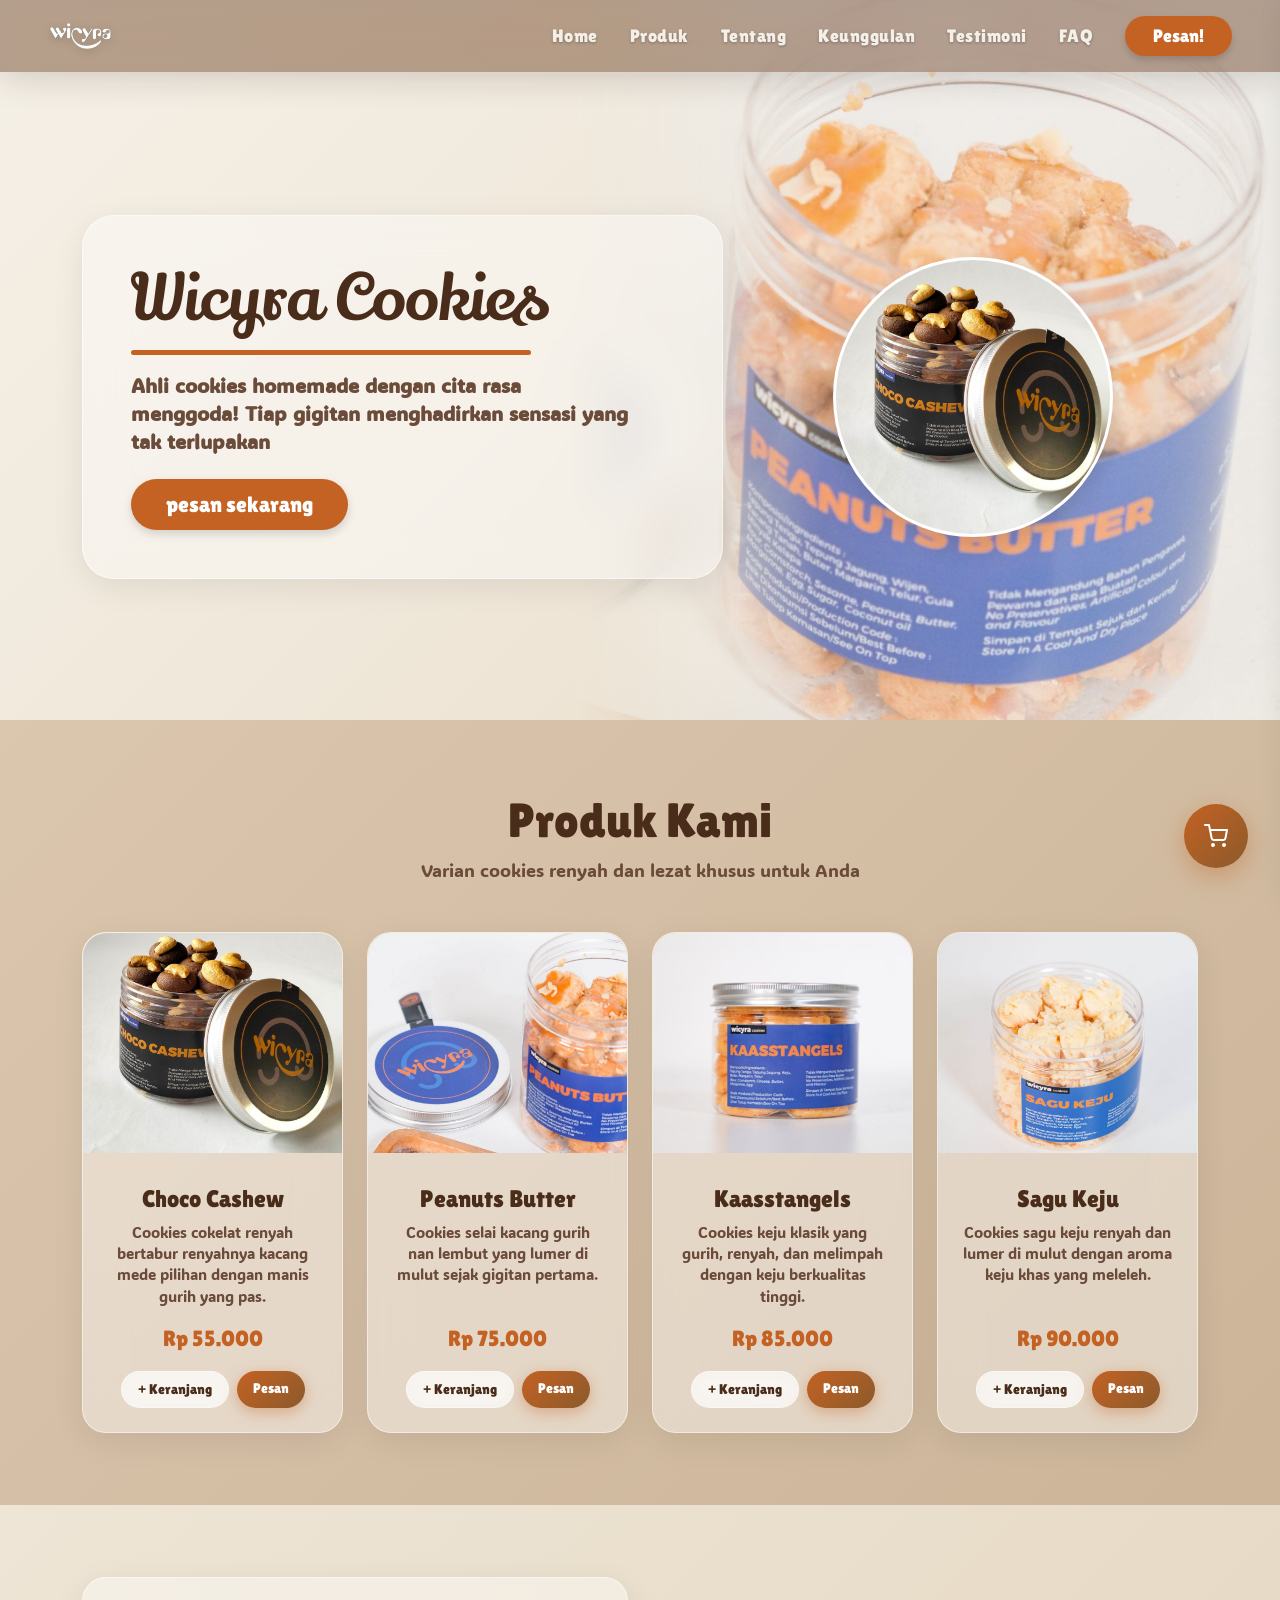
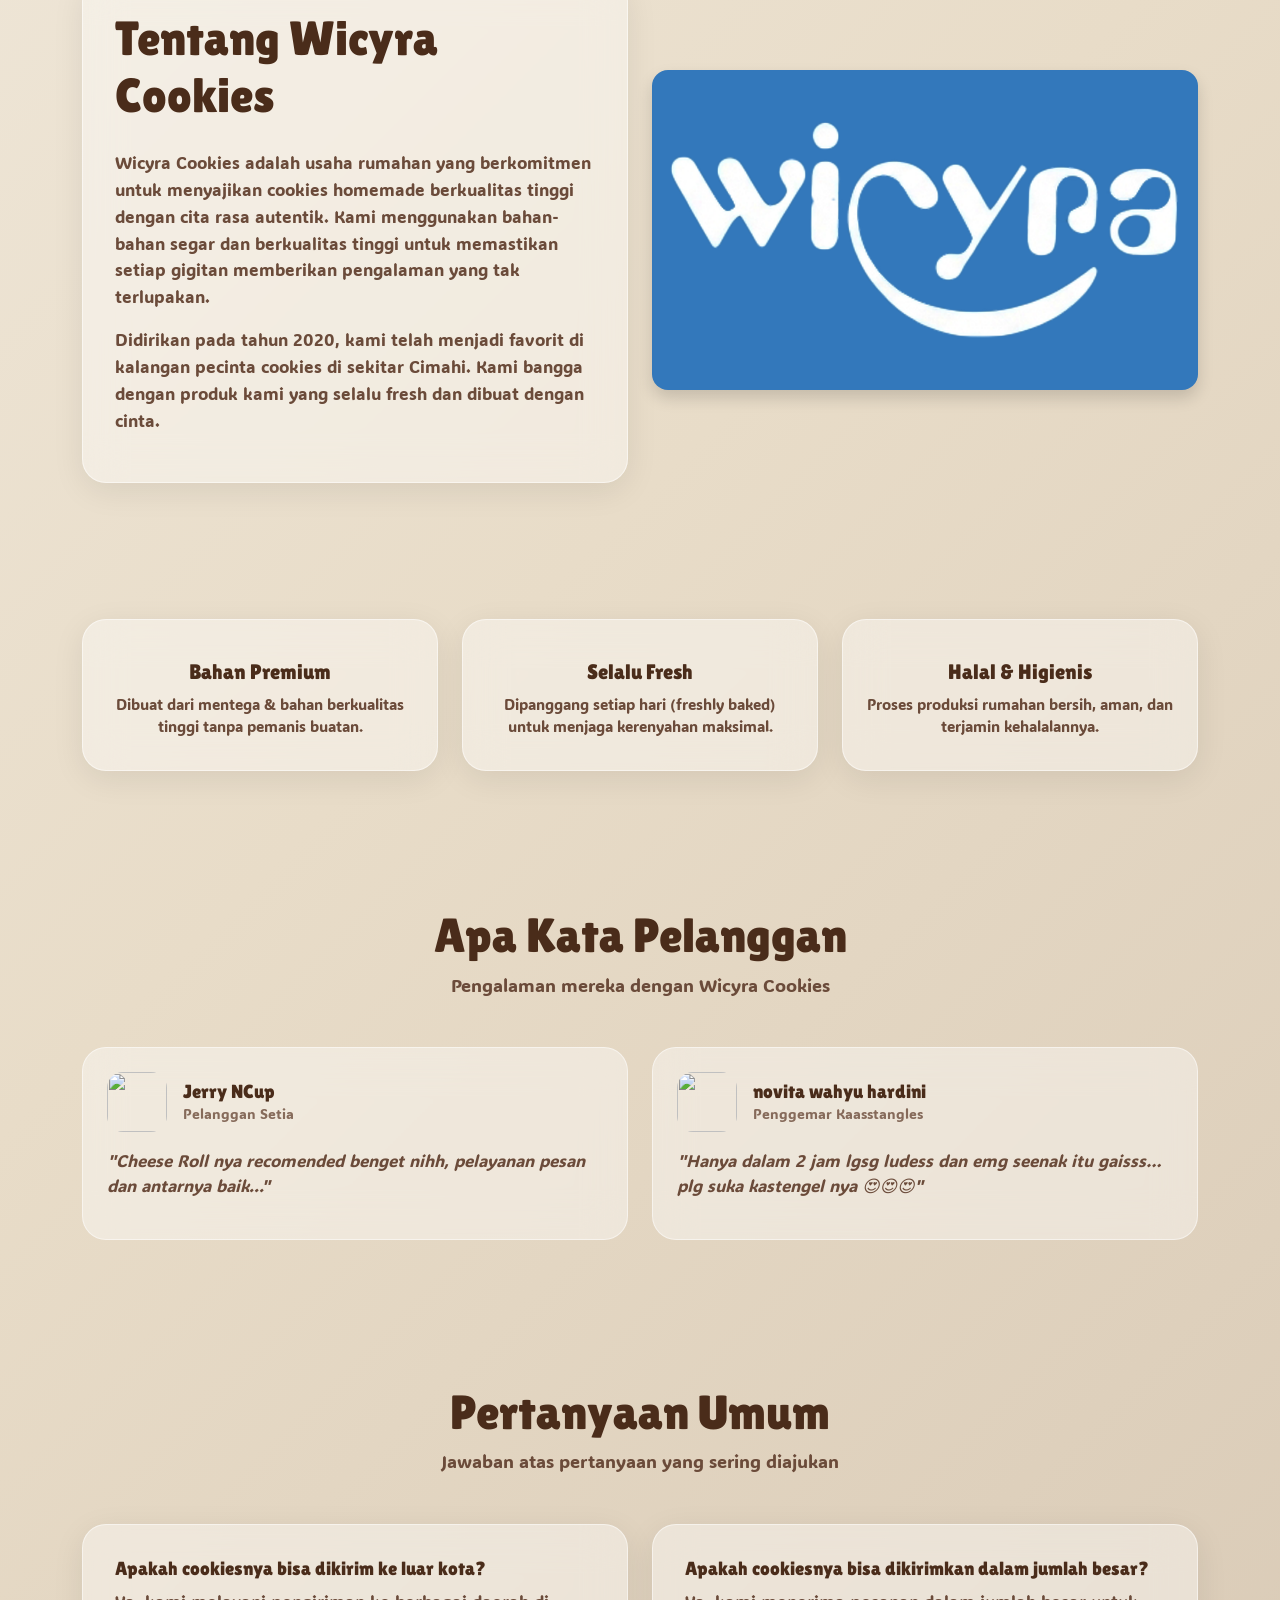
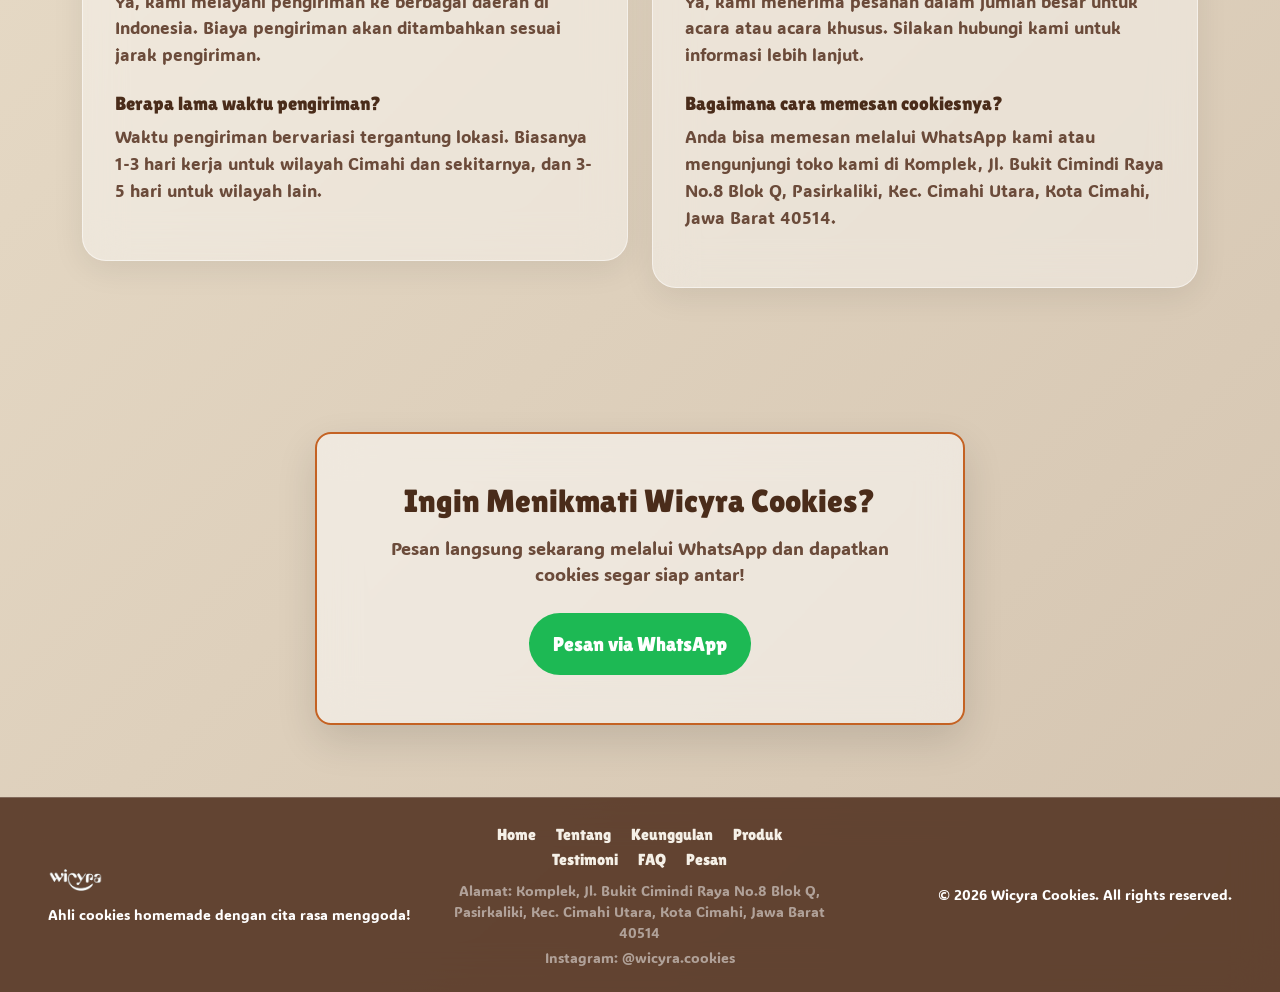
==== commit cd51a125: "fiksing more bugs" ====
--- a/index.html
+++ b/index.html
@@ -4,22 +4,17 @@
     <meta charset="UTF-8">
     <meta name="viewport" content="width=device-width, initial-scale=1.0">
     <title>Wicyra Cookies</title>
-    
-    <!-- Google Fonts -->
+    <link rel="icon" type="image/png" href="assets/Wicyra_nav_icons.png">
     <link rel="preconnect" href="https://fonts.googleapis.com">
     <link rel="preconnect" href="https://fonts.gstatic.com" crossorigin>
     <link href="https://fonts.googleapis.com/css2?family=ADLaM+Display&family=Lilita+One&family=Lily+Script+One&display=swap" rel="stylesheet">
-    
-    <!-- Bootstrap 5 Local CSS -->
     <link rel="stylesheet" href="css/bootstrap.min.css">
-    
-    <!-- Custom CSS -->
     <link rel="stylesheet" href="vanillacss/style.css">
 </head>
 <body id="home">
 
     <!-- Header / Navbar (Sticky) -->
-    <header class="sticky-top">
+    <header>
         <nav class="navbar navbar-expand-lg custom-navbar">
             <div class="container-fluid px-3 px-md-5">
                 <a class="navbar-brand" href="#home">
@@ -361,8 +356,8 @@
                 <li class="list-inline-item mx-2"><a href="#faq" class="footer-link">FAQ</a></li>
                 <li class="list-inline-item mx-2"><a href="#pesan" class="footer-link">Pesan</a></li>
             </ul>
-            <a href="https://maps.app.goo.gl/yYYU91QCS9Xyk9tc6" target="_blank" class="small text-white-50 mb-1">Alamat: Komplek, Jl. Bukit Cimindi Raya No.8 Blok Q, Pasirkaliki, Kec. Cimahi Utara, Kota Cimahi, Jawa Barat 40514</p>
-            <a href="https://instagram.com/wicyra.cookies" target="_blank" class="small text-white-50 mb-0">Instagram: @wicyra.cookies</a>
+            <p class="small mb-1"><a href="https://maps.app.goo.gl/yYYU91QCS9Xyk9tc6" target="_blank" rel="noopener noreferrer" class="text-white-50">Alamat: Komplek, Jl. Bukit Cimindi Raya No.8 Blok Q, Pasirkaliki, Kec. Cimahi Utara, Kota Cimahi, Jawa Barat 40514</a></p>
+            <p class="small mb-0"><a href="https://instagram.com/wicyra.cookies" target="_blank" rel="noopener noreferrer" class="text-white-50">Instagram: @wicyra.cookies</a></p>
         </div>
         <div class="col-md-4 text-center text-md-end">
             <p class="small mb-0">&copy; 2026 Wicyra Cookies. All rights reserved.</p>
--- a/vanillacss/style.css
+++ b/vanillacss/style.css
@@ -17,6 +17,7 @@
   --glass-shadow: 0 8px 32px rgba(0, 0, 0, 0.1);
   --text-primary: #3d2613;
   --text-secondary: #6b4b3a;
+  --header-height: 74px;
   
   /* Fonts */
   --font-lilita: 'Lilita One', cursive, sans-serif;
@@ -25,6 +26,10 @@
 }
 
 /* Base Styles */
+html {
+  scroll-padding-top: var(--header-height);
+}
+
 body {
   font-family: var(--font-adlam), system-ui, -apple-system, sans-serif;
   color: var(--text-primary);
@@ -58,8 +63,10 @@
    2. Header & Navbar Section (Cokelat Glassmorphism)
    ========================================================================== */
 header {
-  position: sticky;
+  position: fixed;
   top: 0;
+  left: 0;
+  right: 0;
   z-index: 1030;
   width: 100%;
   background: transparent;
@@ -172,6 +179,7 @@
   position: relative;
   background: linear-gradient(135deg, rgba(245, 240, 231, 0.9) 0%, rgba(232, 220, 200, 0.8) 100%);
   min-height: 80vh;
+  padding-top: var(--header-height);
   display: flex;
   align-items: center;
 }
@@ -539,14 +547,13 @@
 }
 
 .btn-wa {
-  background: linear-gradient(135deg, #25d366 0%, #1db954 100%);
+  background-color: #1db954;
   color: #ffffff !important;
   font-family: var(--font-lilita);
   font-size: 1.25rem;
   padding: 1rem 2.5rem;
   border-radius: 50rem;
   border: none;
-  box-shadow: 0 8px 25px rgba(37, 211, 102, 0.4);
   transition: all 0.2s ease;
 }
 
@@ -592,9 +599,10 @@
    7. Cart Styles
    ========================================================================== */
 .cart-btn {
+  --cart-gap: 2rem;
   position: fixed;
-  bottom: 2rem;
-  right: 2rem;
+  bottom: calc(var(--cart-gap) + var(--cart-lift, 0px));
+  right: var(--cart-gap);
   z-index: 1050;
   background: linear-gradient(135deg, var(--accent-cinnamon) 0%, var(--bg-warm) 100%);
   color: #fff !important;
@@ -640,6 +648,7 @@
   width: 400px;
   max-width: 100%;
   height: 100vh;
+  height: 100dvh;
   background: rgba(255, 255, 255, 0.95);
   backdrop-filter: blur(20px);
   -webkit-backdrop-filter: blur(20px);
@@ -873,6 +882,13 @@
     border-radius: 1.25rem;
     margin-top: 0.75rem;
     box-shadow: 0 12px 35px rgba(0, 0, 0, 0.2);
+    max-height: calc(100vh - var(--header-height) - 1rem);
+    max-height: calc(100dvh - var(--header-height) - 1rem);
+    overflow-y: auto;
+  }
+
+  .cart-btn {
+    --cart-gap: 1.25rem;
   }
   
   .nav-link-custom {
